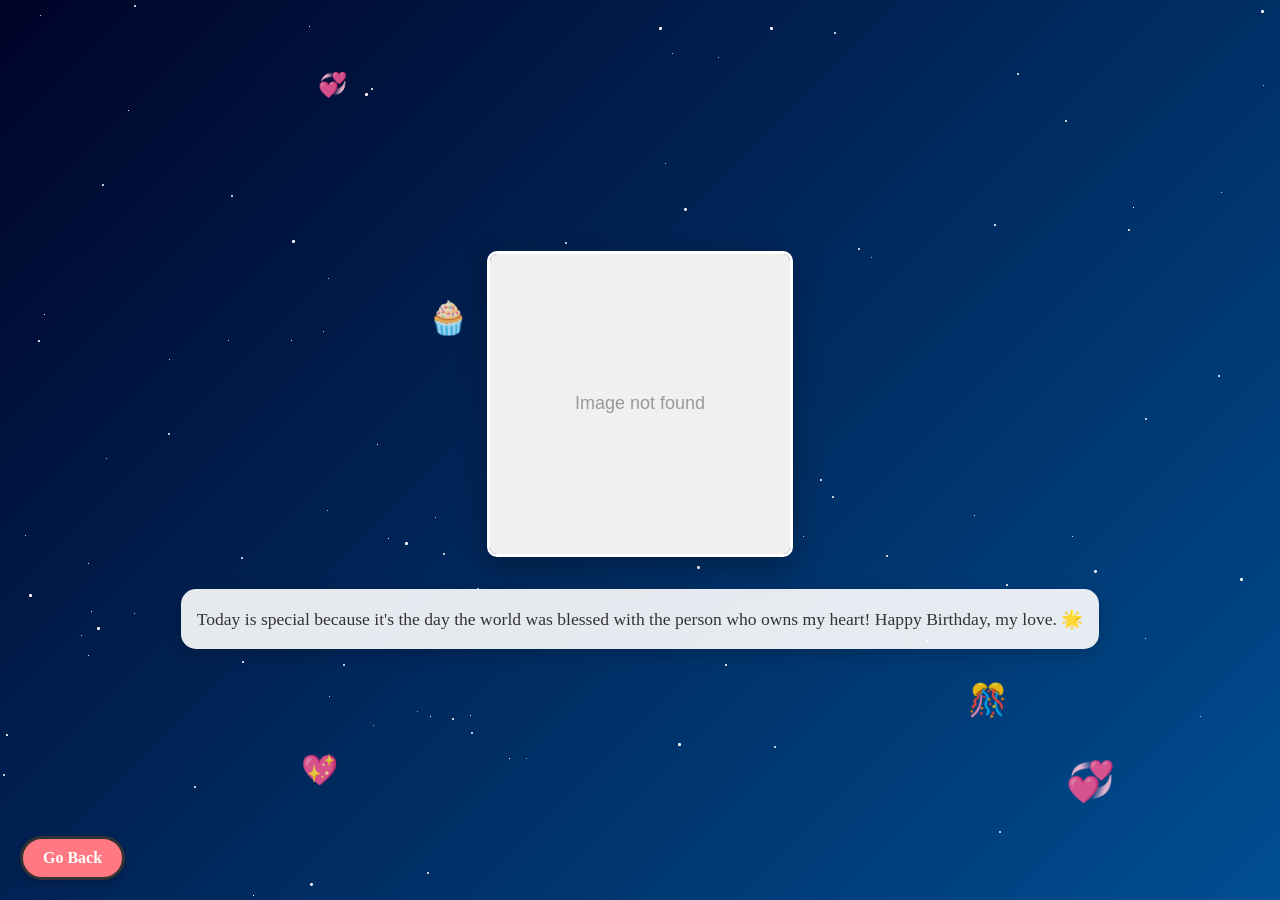
==== celebration.html @ 71fd635f "1st commit" ====
<!DOCTYPE html>
<html lang="en">
<head>
    <!-- Add viewport meta tag with additional parameters for iOS -->
    <meta charset="UTF-8">
    <meta name="viewport" content="width=device-width, initial-scale=1.0, maximum-scale=1.0, user-scalable=no, viewport-fit=cover">
    <meta name="apple-mobile-web-app-capable" content="yes">
    <meta name="apple-mobile-web-app-status-bar-style" content="black-translucent">
    <title>Birthday Celebration</title>
    <link rel="stylesheet" href="celebration.css">
    <link rel="stylesheet" href="https://cdnjs.cloudflare.com/ajax/libs/font-awesome/6.5.1/css/all.min.css">
</head>
<body>
    <div id="stars"></div>
    <div id="flowers-container"></div>
    <div id="emojis-container"></div>
    <div id="hearts-container"></div>
    
    <div id="presentationView" class="presentation-view"></div>
    
    <audio id="backgroundMusic" loop>
        <source src="birthday-music.mp3" type="audio/mp3">
        Your browser does not support the audio element.
    </audio>
    
    <div class="back-button">
        <a href="index.html" class="btn-back">Go Back</a>
    </div>

    <script src="celebration.js"></script>
</body>
</html>
---- celebration.css ----
/* iOS-specific fixes */
html,
body {
  position: fixed;
  overflow: hidden;
  width: 100%;
  height: 100%;
  overscroll-behavior: none;
  -webkit-overflow-scrolling: touch;
  touch-action: manipulation;
  -webkit-tap-highlight-color: transparent;
  -webkit-touch-callout: none;
  -webkit-user-select: none;
  user-select: none;
}

/* Improve image rendering on iOS */
img {
  -webkit-backface-visibility: hidden;
  backface-visibility: hidden;
  -webkit-transform: translateZ(0);
  transform: translateZ(0);
}

/* Improve animation performance */
.floating-emoji,
.balloon,
.flower,
.heart,
.animated-emoji,
.star {
  will-change: transform;
  -webkit-backface-visibility: hidden;
  backface-visibility: hidden;
}

@import url("https://fonts.googleapis.com/css2?family=Coiny&family=Titan+One&display=swap");
@import url("https://fonts.googleapis.com/css2?family=Nerko+One&family=Sriracha&display=swap");
@import url("https://fonts.googleapis.com/css2?family=Dancing+Script:wght@700&display=swap");
@import url("https://fonts.googleapis.com/css2?family=Pacifico&display=swap");

* {
  margin: 0;
  padding: 0;
  box-sizing: border-box;
}

:root {
  --color-pink: #feecea;
  --color-white: #fff;
  --color-black: #333;
  --color-text-pink: #ff7882;
  --color-heart: #f61f1f;
}

body {
  font-family: "Arial", sans-serif;
  overflow: hidden;
  background: linear-gradient(135deg, #000428 0%, #004e92 100%);
  color: var(--color-white);
  min-height: 100vh;
  position: relative;
}

/* Stars Background */
#stars {
  position: fixed;
  top: 0;
  left: 0;
  width: 100%;
  height: 100%;
  z-index: -1;
}

.star {
  position: absolute;
  background-color: white;
  border-radius: 50%;
  animation: twinkle 2s infinite ease-in-out;
}

@keyframes twinkle {
  0%,
  100% {
    opacity: 0.2;
  }
  50% {
    opacity: 1;
  }
}

/* Presentation View */
.presentation-view {
  position: fixed;
  top: 0;
  left: 0;
  width: 100%;
  height: 100%;
  display: flex;
  align-items: center;
  justify-content: center;
  transition: opacity 1s ease-out;
}

.slide {
  display: flex;
  flex-direction: column;
  align-items: center;
  justify-content: center;
  width: 100%;
  height: 100%;
  opacity: 0;
  animation: fadeIn 1s forwards;
}

.slide img {
  max-width: 80%;
  max-height: 60vh;
  border-radius: 10px;
  box-shadow: 0 10px 30px rgba(0, 0, 0, 0.3);
  border: 3px solid white;
  object-fit: cover;
  animation: floatImage 3s ease-in-out infinite;
}

@keyframes floatImage {
  0%,
  100% {
    transform: translateY(0);
  }
  50% {
    transform: translateY(-10px);
  }
}

.message-frame {
  background-color: rgba(255, 255, 255, 0.9);
  color: var(--color-black);
  padding: 1.5rem;
  border-radius: 15px;
  margin-top: 2rem;
  max-width: 80%;
  text-align: center;
  box-shadow: 0 5px 15px rgba(0, 0, 0, 0.2);
  font-family: "Pacifico", cursive;
  font-size: 1.3rem;
  line-height: 1.6;
  position: relative;
  overflow: hidden;
}

.message-frame::before {
  content: "";
  position: absolute;
  top: 0;
  left: -100%;
  width: 100%;
  height: 100%;
  background: linear-gradient(90deg, transparent, rgba(255, 255, 255, 0.2), transparent);
  animation: shimmer 2s infinite;
}

@keyframes shimmer {
  0% {
    left: -100%;
  }
  100% {
    left: 100%;
  }
}

.animated-text {
  opacity: 0;
  animation: fadeIn 1s 0.5s forwards;
}

.love-letter {
  font-family: "Dancing Script", cursive;
  font-size: 1.4rem;
  line-height: 1.8;
  color: #333;
  text-align: left;
}

/* Floating Elements */
.floating-emoji {
  position: fixed;
  font-size: 2rem;
  animation: float linear infinite;
  z-index: -1;
  bottom: -50px;
}

.balloon {
  position: fixed;
  width: 30px;
  height: 40px;
  border-radius: 50%;
  bottom: -50px;
  animation: float linear infinite;
  z-index: -1;
}

.balloon:before {
  content: "";
  position: absolute;
  width: 6px;
  height: 10px;
  background-color: inherit;
  bottom: -5px;
  left: 50%;
  transform: translateX(-50%);
  border-radius: 0 0 3px 3px;
}

.balloon:after {
  content: "";
  position: absolute;
  width: 1px;
  height: 30px;
  background-color: rgba(255, 255, 255, 0.5);
  bottom: -35px;
  left: 50%;
  transform: translateX(-50%);
}

/* Flower Animation */
.flower {
  position: fixed;
  z-index: -1;
  animation: floatFlower linear infinite;
  bottom: -50px;
  font-size: 2rem;
}

@keyframes floatFlower {
  0% {
    transform: translateY(0) translateX(0) rotate(0deg);
  }
  25% {
    transform: translateY(-25vh) translateX(var(--random-x, 20px)) rotate(90deg);
  }
  50% {
    transform: translateY(-50vh) translateX(calc(var(--random-x, 20px) * -1)) rotate(180deg);
  }
  75% {
    transform: translateY(-75vh) translateX(var(--random-x, 20px)) rotate(270deg);
  }
  100% {
    transform: translateY(-120vh) translateX(0) rotate(360deg);
  }
}

/* Heart Animation */
.heart {
  position: fixed;
  color: var(--color-heart);
  font-size: 1.5rem;
  z-index: -1;
  animation: floatHeart 15s linear infinite;
  bottom: -50px;
  opacity: 0.8;
  text-shadow: 0 0 5px rgba(255, 0, 0, 0.5);
}

@keyframes floatHeart {
  0% {
    transform: translateY(0) translateX(0) scale(1);
  }
  50% {
    transform: translateY(-60vh) translateX(var(--random-x, 20px)) scale(1.5);
  }
  100% {
    transform: translateY(-120vh) translateX(calc(var(--random-x, 20px) * -0.5)) scale(1);
  }
}

/* Emoji Animation */
.animated-emoji {
  position: fixed;
  font-size: 2rem;
  z-index: -1;
  animation: bounceEmoji 10s linear infinite;
  opacity: 0.9;
}

@keyframes bounceEmoji {
  0%,
  100% {
    transform: translateY(0) scale(1);
  }
  50% {
    transform: translateY(-20px) scale(1.2);
  }
}

@keyframes float {
  0% {
    transform: translateY(0) translateX(0);
  }
  100% {
    transform: translateY(-120vh) translateX(var(--random-x, 20px));
  }
}

/* Utility Classes */
.active {
  opacity: 1;
}

@keyframes fadeIn {
  from {
    opacity: 0;
    transform: translateY(20px);
  }
  to {
    opacity: 1;
    transform: translateY(0);
  }
}

/* Back Button */
.back-button {
  position: fixed;
  bottom: 20px;
  left: 20px;
  z-index: 100;
}

.btn-back {
  display: inline-block;
  padding: 10px 20px;
  background-color: var(--color-text-pink);
  color: white;
  border: 3px solid var(--color-black);
  border-radius: 50px;
  font-family: "Sriracha", cursive;
  text-decoration: none;
  font-weight: bold;
  box-shadow: 0 4px 8px rgba(0, 0, 0, 0.2);
  transition: all 0.3s ease;
}

.btn-back:hover {
  background-color: var(--color-heart);
  transform: translateY(-3px);
  box-shadow: 0 6px 12px rgba(0, 0, 0, 0.3);
}

/* Responsive Design */
@media screen and (max-width: 768px) {
  .slide img {
    max-height: 45vh;
    max-width: 90%;
  }

  .message-frame {
    font-size: 1.1rem;
    padding: 1rem;
    max-width: 90%;
  }

  .love-letter {
    font-size: 1.2rem;
  }

  .flower,
  .animated-emoji,
  .floating-emoji {
    font-size: 1.5rem;
  }
}

/* iPhone SE, 5, 5S, 5C (Small iPhones) */
@media screen and (max-width: 320px), screen and (max-height: 568px) {
  .slide img {
    max-height: 35vh;
    max-width: 95%;
    border-width: 2px;
  }

  .message-frame {
    font-size: 0.9rem;
    padding: 0.7rem;
    margin-top: 1rem;
    max-width: 95%;
  }

  .love-letter {
    font-size: 0.9rem;
    line-height: 1.5;
  }

  .btn-back {
    padding: 8px 15px;
    font-size: 0.9rem;
  }
}

/* iPhone 6, 7, 8, X, XS, 11 Pro, 12 mini (Medium iPhones) */
@media screen and (min-width: 321px) and (max-width: 375px), screen and (min-height: 569px) and (max-height: 812px) {
  .slide img {
    max-height: 40vh;
    max-width: 92%;
  }

  .message-frame {
    font-size: 1rem;
    padding: 0.8rem;
    margin-top: 1.5rem;
    max-width: 92%;
  }

  .love-letter {
    font-size: 1rem;
    line-height: 1.6;
  }
}

/* iPhone 6+, 7+, 8+, XR, XS Max, 11, 11 Pro Max (Larger iPhones) */
@media screen and (min-width: 376px) and (max-width: 428px), screen and (min-height: 813px) and (max-height: 926px) {
  .slide img {
    max-height: 42vh;
    max-width: 90%;
  }

  .message-frame {
    font-size: 1.1rem;
    padding: 1rem;
    max-width: 90%;
  }
}

/* iPhone 12, 12 Pro, 13, 13 Pro, 14, 14 Pro (Newer iPhones) */
@media screen and (min-width: 429px) and (max-width: 430px), screen and (min-height: 927px) and (max-height: 932px) {
  .slide img {
    max-height: 45vh;
  }
}

/* iPhone 12 Pro Max, 13 Pro Max, 14 Plus, 14 Pro Max (Largest iPhones) */
@media screen and (min-width: 431px) and (max-width: 480px), screen and (min-height: 933px) and (max-height: 980px) {
  .slide img {
    max-height: 48vh;
  }
}

/* Landscape orientation for all iPhones */
@media screen and (max-height: 480px) and (orientation: landscape) {
  .slide {
    flex-direction: row;
    justify-content: space-around;
    align-items: center;
    padding: 0 1rem;
  }

  .slide img {
    max-height: 70vh;
    max-width: 45%;
  }

  .message-frame {
    margin-top: 0;
    margin-left: 1rem;
    max-width: 45%;
  }

  .back-button {
    bottom: 10px;
    left: 10px;
  }

  .btn-back {
    padding: 5px 10px;
    font-size: 0.8rem;
  }
}

/* Fix for notched iPhones */
@supports (padding: max(0px)) {
  .presentation-view {
    padding-left: max(1rem, env(safe-area-inset-left));
    padding-right: max(1rem, env(safe-area-inset-right));
    padding-top: max(1rem, env(safe-area-inset-top));
    padding-bottom: max(1rem, env(safe-area-inset-bottom));
  }

  .back-button {
    bottom: max(20px, env(safe-area-inset-bottom));
    left: max(20px, env(safe-area-inset-left));
  }
}
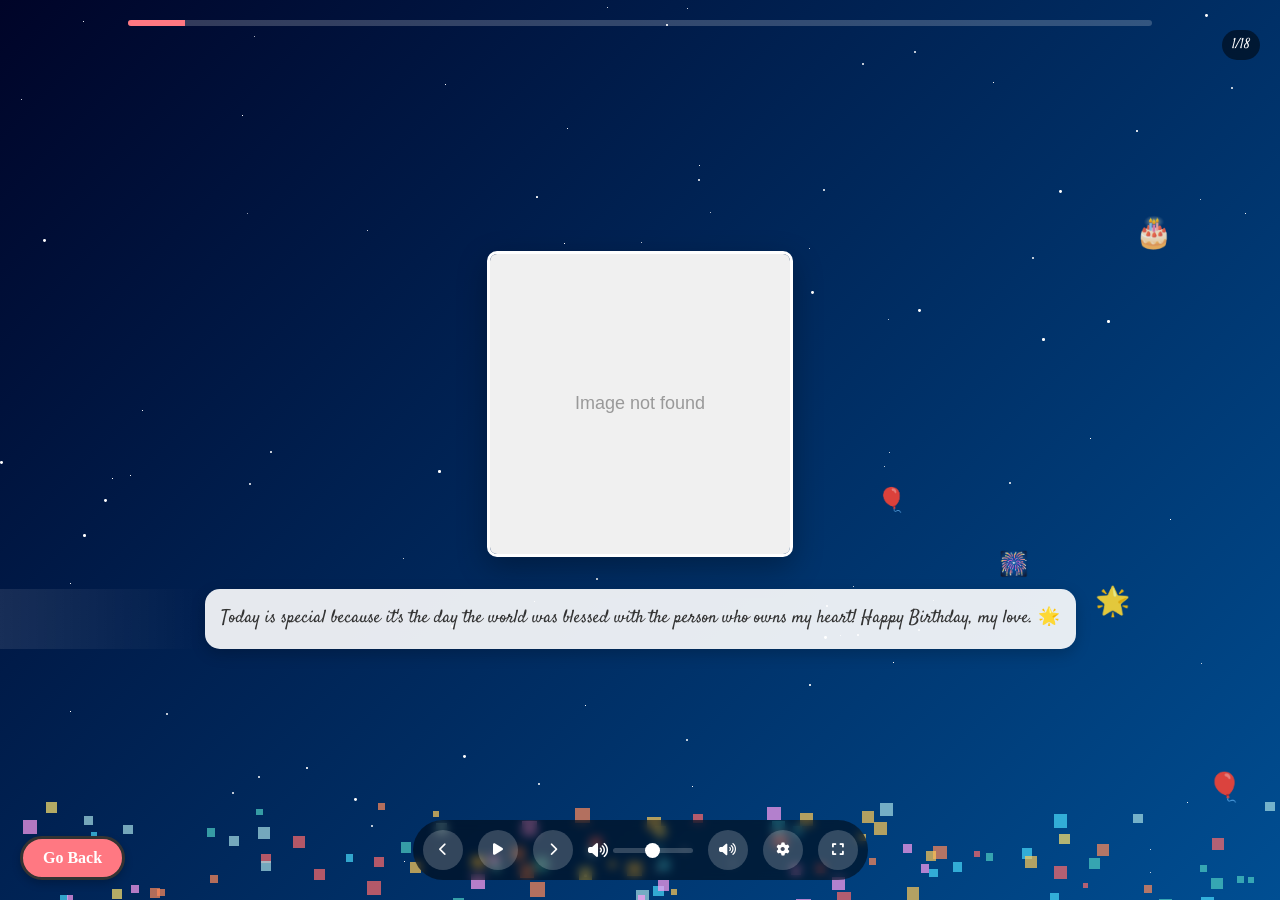
==== commit c67d84a2: "2nd one" ====
--- a/celebration.html
+++ b/celebration.html
@@ -9,17 +9,75 @@
     <title>Birthday Celebration</title>
     <link rel="stylesheet" href="celebration.css">
     <link rel="stylesheet" href="https://cdnjs.cloudflare.com/ajax/libs/font-awesome/6.5.1/css/all.min.css">
+    <!-- Add this meta tag in the head section to help with audio autoplay -->
+    <meta name="apple-mobile-web-app-capable" content="yes">
 </head>
 <body>
     <div id="stars"></div>
     <div id="flowers-container"></div>
     <div id="emojis-container"></div>
     <div id="hearts-container"></div>
+    <div id="confetti-container"></div>
     
     <div id="presentationView" class="presentation-view"></div>
     
-    <audio id="backgroundMusic" loop>
+    <div class="progress-container">
+        <div id="progressFill" class="progress-fill"></div>
+    </div>
+    
+    <div class="slide-counter" id="slideCounter">1/18</div>
+    
+    <div class="controls">
+        <button id="prevBtn" class="control-btn" title="Previous Slide">
+            <i class="fas fa-chevron-left"></i>
+        </button>
+        <button id="autoplayBtn" class="control-btn" title="Autoplay">
+            <i class="fas fa-play"></i>
+        </button>
+        <button id="nextBtn" class="control-btn" title="Next Slide">
+            <i class="fas fa-chevron-right"></i>
+        </button>
+        <div class="volume-container">
+            <i id="volumeIcon" class="fas fa-volume-up"></i>
+            <input type="range" id="volumeControl" class="volume-slider" min="0" max="100" value="50">
+        </div>
+        <button id="speakBtn" class="control-btn" title="Read Aloud">
+            <i class="fas fa-volume-up"></i>
+        </button>
+        <button id="settingsBtn" class="control-btn" title="Settings">
+            <i class="fas fa-cog"></i>
+        </button>
+        <button id="fullscreenBtn" class="control-btn" title="Fullscreen">
+            <i class="fas fa-expand"></i>
+        </button>
+        <button id="shareBtn" class="control-btn" title="Share">
+            <i class="fas fa-share-alt"></i>
+        </button>
+    </div>
+    
+    <div id="settingsPanel" class="settings-panel">
+        <label for="themeSelector">Theme:</label>
+        <select id="themeSelector">
+            <option value="default">Default</option>
+            <option value="romantic">Romantic</option>
+            <option value="elegant">Elegant</option>
+            <option value="playful">Playful</option>
+            <option value="dreamy">Dreamy</option>
+        </select>
+        
+        <label for="musicSelector">Music:</label>
+        <select id="musicSelector">
+            <option value="birthday-music.mp3">Happy Birthday</option>
+            <option value="romantic-music.mp3">Romantic</option>
+            <option value="piano-music.mp3">Piano</option>
+            <option value="upbeat-music.mp3">Upbeat</option>
+        </select>
+    </div>
+    
+    <!-- Update the audio element to include more sources and autoplay attribute -->
+    <audio id="backgroundMusic" loop autoplay preload="auto">
         <source src="birthday-music.mp3" type="audio/mp3">
+        <source src="birthday-music.ogg" type="audio/ogg">
         Your browser does not support the audio element.
     </audio>
     
--- a/celebration.css
+++ b/celebration.css
@@ -1,3 +1,12 @@
+/* Import new fonts */
+@import url("https://fonts.googleapis.com/css2?family=Pacifico&display=swap");
+@import url("https://fonts.googleapis.com/css2?family=Dancing+Script:wght@400;700&display=swap");
+@import url("https://fonts.googleapis.com/css2?family=Satisfy&display=swap");
+@import url("https://fonts.googleapis.com/css2?family=Kalam:wght@400;700&display=swap");
+@import url("https://fonts.googleapis.com/css2?family=Lobster&display=swap");
+@import url("https://fonts.googleapis.com/css2?family=Great+Vibes&display=swap");
+@import url("https://fonts.googleapis.com/css2?family=Sacramento&display=swap");
+
 /* iOS-specific fixes */
 html,
 body {
@@ -36,8 +45,6 @@
 
 @import url("https://fonts.googleapis.com/css2?family=Coiny&family=Titan+One&display=swap");
 @import url("https://fonts.googleapis.com/css2?family=Nerko+One&family=Sriracha&display=swap");
-@import url("https://fonts.googleapis.com/css2?family=Dancing+Script:wght@700&display=swap");
-@import url("https://fonts.googleapis.com/css2?family=Pacifico&display=swap");
 
 * {
   margin: 0;
@@ -51,13 +58,62 @@
   --color-black: #333;
   --color-text-pink: #ff7882;
   --color-heart: #f61f1f;
+  --primary-font: "Satisfy", cursive;
+  --secondary-font: "Dancing Script", cursive;
+  --title-font: "Kalam", cursive;
+  --fancy-font: "Great Vibes", cursive;
+  --playful-font: "Lobster", cursive;
+  --elegant-font: "Sacramento", cursive;
+
+  /* Theme colors */
+  --theme-bg: linear-gradient(135deg, #000428 0%, #004e92 100%);
+  --theme-text: #ffffff;
+  --theme-accent: #ff7882;
+  --theme-secondary: #4ecdc4;
+}
+
+/* Theme variations */
+body.romantic {
+  --theme-bg: linear-gradient(135deg, #5f2c82 0%, #49a09d 100%);
+  --theme-text: #ffffff;
+  --theme-accent: #ff9ff3;
+  --theme-secondary: #feca57;
+  --primary-font: "Great Vibes", cursive;
+  --secondary-font: "Dancing Script", cursive;
+}
+
+body.elegant {
+  --theme-bg: linear-gradient(135deg, #000000 0%, #434343 100%);
+  --theme-text: #ffffff;
+  --theme-accent: #dfe6e9;
+  --theme-secondary: #fab1a0;
+  --primary-font: "Sacramento", cursive;
+  --secondary-font: "Satisfy", cursive;
+}
+
+body.playful {
+  --theme-bg: linear-gradient(135deg, #00b09b 0%, #96c93d 100%);
+  --theme-text: #ffffff;
+  --theme-accent: #fdcb6e;
+  --theme-secondary: #e17055;
+  --primary-font: "Lobster", cursive;
+  --secondary-font: "Kalam", cursive;
+}
+
+body.dreamy {
+  --theme-bg: linear-gradient(135deg, #a18cd1 0%, #fbc2eb 100%);
+  --theme-text: #ffffff;
+  --theme-accent: #6c5ce7;
+  --theme-secondary: #fd79a8;
+  --primary-font: "Pacifico", cursive;
+  --secondary-font: "Satisfy", cursive;
 }
 
 body {
-  font-family: "Arial", sans-serif;
+  font-family: var(--primary-font);
   overflow: hidden;
-  background: linear-gradient(135deg, #000428 0%, #004e92 100%);
-  color: var(--color-white);
+  background: var(--theme-bg);
+  color: var(--theme-text);
   min-height: 100vh;
   position: relative;
 }
@@ -121,6 +177,13 @@
   border: 3px solid white;
   object-fit: cover;
   animation: floatImage 3s ease-in-out infinite;
+  transition: transform 0.3s ease;
+}
+
+.slide img.zoomed {
+  transform: scale(1.5);
+  z-index: 10;
+  position: relative;
 }
 
 @keyframes floatImage {
@@ -142,11 +205,99 @@
   max-width: 80%;
   text-align: center;
   box-shadow: 0 5px 15px rgba(0, 0, 0, 0.2);
-  font-family: "Pacifico", cursive;
+  font-family: var(--primary-font);
   font-size: 1.3rem;
   line-height: 1.6;
   position: relative;
   overflow: hidden;
+}
+
+/* New animated text styles */
+.message-frame {
+  overflow: visible;
+}
+
+.message-frame .animated-word {
+  display: inline-block;
+  animation: textPop 0.5s ease-in-out;
+  animation-fill-mode: both;
+  transform-origin: center bottom;
+}
+
+.message-frame .emoji {
+  display: inline-block;
+  animation: emojiWiggle 2s infinite;
+}
+
+@keyframes textPop {
+  0% {
+    transform: scale(0.8) translateY(10px);
+    opacity: 0;
+  }
+  70% {
+    transform: scale(1.2) translateY(-5px);
+  }
+  100% {
+    transform: scale(1) translateY(0);
+    opacity: 1;
+  }
+}
+
+@keyframes emojiWiggle {
+  0%,
+  100% {
+    transform: rotate(0deg) scale(1);
+  }
+  25% {
+    transform: rotate(15deg) scale(1.2);
+  }
+  75% {
+    transform: rotate(-15deg) scale(1.2);
+  }
+}
+
+.message-frame .highlight {
+  color: var(--theme-accent);
+  font-weight: bold;
+  display: inline-block;
+  animation: colorChange 4s infinite alternate;
+}
+
+@keyframes colorChange {
+  0% {
+    color: var(--theme-accent);
+  }
+  33% {
+    color: var(--theme-secondary);
+  }
+  66% {
+    color: var(--color-heart);
+  }
+  100% {
+    color: var(--theme-accent);
+  }
+}
+
+.message-frame .heart-text {
+  color: var(--color-heart);
+  display: inline-block;
+  animation: heartBeat 1.5s infinite;
+}
+
+@keyframes heartBeat {
+  0%,
+  100% {
+    transform: scale(1);
+  }
+  15% {
+    transform: scale(1.3);
+  }
+  30% {
+    transform: scale(1);
+  }
+  45% {
+    transform: scale(1.3);
+  }
 }
 
 .message-frame::before {
@@ -175,11 +326,84 @@
 }
 
 .love-letter {
-  font-family: "Dancing Script", cursive;
+  font-family: var(--secondary-font);
   font-size: 1.4rem;
   line-height: 1.8;
   color: #333;
   text-align: left;
+}
+
+.love-letter .letter-title {
+  font-family: var(--title-font);
+  font-size: 1.8rem;
+  font-weight: bold;
+  margin-bottom: 1rem;
+  color: var(--theme-accent);
+  text-align: center;
+  animation: letterTitleAnimation 3s infinite alternate;
+}
+
+@keyframes letterTitleAnimation {
+  0% {
+    text-shadow: 0 0 5px rgba(255, 64, 129, 0.5);
+  }
+  100% {
+    text-shadow: 0 0 15px rgba(255, 64, 129, 0.8), 0 0 30px rgba(255, 64, 129, 0.4);
+  }
+}
+
+.love-letter .letter-paragraph {
+  margin-bottom: 1rem;
+  animation: fadeInUp 1s ease-out;
+  animation-fill-mode: both;
+}
+
+.love-letter .letter-paragraph:nth-child(2) {
+  animation-delay: 0.2s;
+}
+
+.love-letter .letter-paragraph:nth-child(3) {
+  animation-delay: 0.4s;
+}
+
+.love-letter .letter-paragraph:nth-child(4) {
+  animation-delay: 0.6s;
+}
+
+.love-letter .letter-paragraph:nth-child(5) {
+  animation-delay: 0.8s;
+}
+
+@keyframes fadeInUp {
+  from {
+    opacity: 0;
+    transform: translateY(20px);
+  }
+  to {
+    opacity: 1;
+    transform: translateY(0);
+  }
+}
+
+.love-letter .letter-signature {
+  font-family: var(--fancy-font);
+  font-size: 1.6rem;
+  font-weight: bold;
+  margin-top: 1.5rem;
+  text-align: right;
+  color: #333;
+  animation: signatureAnimation 2s ease-out;
+}
+
+@keyframes signatureAnimation {
+  0% {
+    opacity: 0;
+    transform: translateX(50px) rotate(-5deg);
+  }
+  100% {
+    opacity: 1;
+    transform: translateX(0) rotate(0deg);
+  }
 }
 
 /* Floating Elements */
@@ -303,6 +527,169 @@
   }
 }
 
+/* Confetti Animation */
+#confetti-container {
+  position: fixed;
+  top: 0;
+  left: 0;
+  width: 100%;
+  height: 100%;
+  pointer-events: none;
+  z-index: 1;
+}
+
+.confetti {
+  position: absolute;
+  width: 10px;
+  height: 10px;
+  background-color: #ff6b6b;
+  opacity: 0.7;
+  animation: confetti-fall 3s linear forwards;
+}
+
+@keyframes confetti-fall {
+  0% {
+    transform: translateY(0) rotate(0deg);
+  }
+  100% {
+    transform: translateY(100vh) rotate(720deg);
+  }
+}
+
+/* Controls */
+.controls {
+  position: fixed;
+  bottom: 20px;
+  left: 0;
+  right: 0;
+  display: flex;
+  justify-content: center;
+  align-items: center;
+  gap: 15px;
+  z-index: 100;
+  padding: 10px;
+  background-color: rgba(0, 0, 0, 0.5);
+  border-radius: 50px;
+  width: fit-content;
+  margin: 0 auto;
+  backdrop-filter: blur(5px);
+  -webkit-backdrop-filter: blur(5px);
+}
+
+.control-btn {
+  background-color: rgba(255, 255, 255, 0.2);
+  border: none;
+  color: white;
+  width: 40px;
+  height: 40px;
+  border-radius: 50%;
+  display: flex;
+  align-items: center;
+  justify-content: center;
+  cursor: pointer;
+  transition: all 0.3s ease;
+}
+
+.control-btn:hover {
+  background-color: rgba(255, 255, 255, 0.4);
+  transform: scale(1.1);
+}
+
+.control-btn.active {
+  background-color: var(--theme-accent);
+}
+
+.progress-container {
+  position: fixed;
+  top: 20px;
+  left: 0;
+  right: 0;
+  width: 80%;
+  height: 6px;
+  background-color: rgba(255, 255, 255, 0.2);
+  border-radius: 3px;
+  margin: 0 auto;
+  z-index: 100;
+  overflow: hidden;
+}
+
+.progress-fill {
+  height: 100%;
+  background-color: var(--theme-accent);
+  width: 0%;
+  transition: width 0.3s ease;
+}
+
+.slide-counter {
+  position: fixed;
+  top: 30px;
+  right: 20px;
+  background-color: rgba(0, 0, 0, 0.5);
+  color: white;
+  padding: 5px 10px;
+  border-radius: 15px;
+  font-size: 0.9rem;
+  z-index: 100;
+}
+
+.volume-container {
+  display: flex;
+  align-items: center;
+  gap: 5px;
+}
+
+.volume-slider {
+  width: 80px;
+  height: 5px;
+  -webkit-appearance: none;
+  background: rgba(255, 255, 255, 0.2);
+  border-radius: 5px;
+  outline: none;
+}
+
+.volume-slider::-webkit-slider-thumb {
+  -webkit-appearance: none;
+  width: 15px;
+  height: 15px;
+  border-radius: 50%;
+  background: white;
+  cursor: pointer;
+}
+
+.settings-panel {
+  position: fixed;
+  top: 20px;
+  left: 20px;
+  background-color: rgba(0, 0, 0, 0.7);
+  border-radius: 10px;
+  padding: 15px;
+  z-index: 100;
+  display: none;
+  backdrop-filter: blur(5px);
+  -webkit-backdrop-filter: blur(5px);
+}
+
+.settings-panel.active {
+  display: block;
+}
+
+.settings-panel select {
+  background-color: rgba(255, 255, 255, 0.2);
+  color: white;
+  border: none;
+  padding: 5px 10px;
+  border-radius: 5px;
+  margin-bottom: 10px;
+  width: 100%;
+}
+
+.settings-panel label {
+  color: white;
+  display: block;
+  margin-bottom: 5px;
+  font-size: 0.9rem;
+}
+
 /* Utility Classes */
 .active {
   opacity: 1;
@@ -330,7 +717,7 @@
 .btn-back {
   display: inline-block;
   padding: 10px 20px;
-  background-color: var(--color-text-pink);
+  background-color: var(--theme-accent);
   color: white;
   border: 3px solid var(--color-black);
   border-radius: 50px;
@@ -369,6 +756,20 @@
   .floating-emoji {
     font-size: 1.5rem;
   }
+
+  .controls {
+    gap: 10px;
+  }
+
+  .control-btn {
+    width: 35px;
+    height: 35px;
+    font-size: 0.9rem;
+  }
+
+  .volume-slider {
+    width: 60px;
+  }
 }
 
 /* iPhone SE, 5, 5S, 5C (Small iPhones) */
@@ -394,6 +795,21 @@
   .btn-back {
     padding: 8px 15px;
     font-size: 0.9rem;
+  }
+
+  .controls {
+    gap: 5px;
+    padding: 5px;
+  }
+
+  .control-btn {
+    width: 30px;
+    height: 30px;
+    font-size: 0.8rem;
+  }
+
+  .volume-slider {
+    width: 40px;
   }
 }
 
@@ -474,6 +890,10 @@
     padding: 5px 10px;
     font-size: 0.8rem;
   }
+
+  .controls {
+    bottom: 10px;
+  }
 }
 
 /* Fix for notched iPhones */
@@ -489,4 +909,12 @@
     bottom: max(20px, env(safe-area-inset-bottom));
     left: max(20px, env(safe-area-inset-left));
   }
-}
+
+  .controls {
+    bottom: max(20px, env(safe-area-inset-bottom));
+  }
+
+  .progress-container {
+    top: max(20px, env(safe-area-inset-top));
+  }
+}
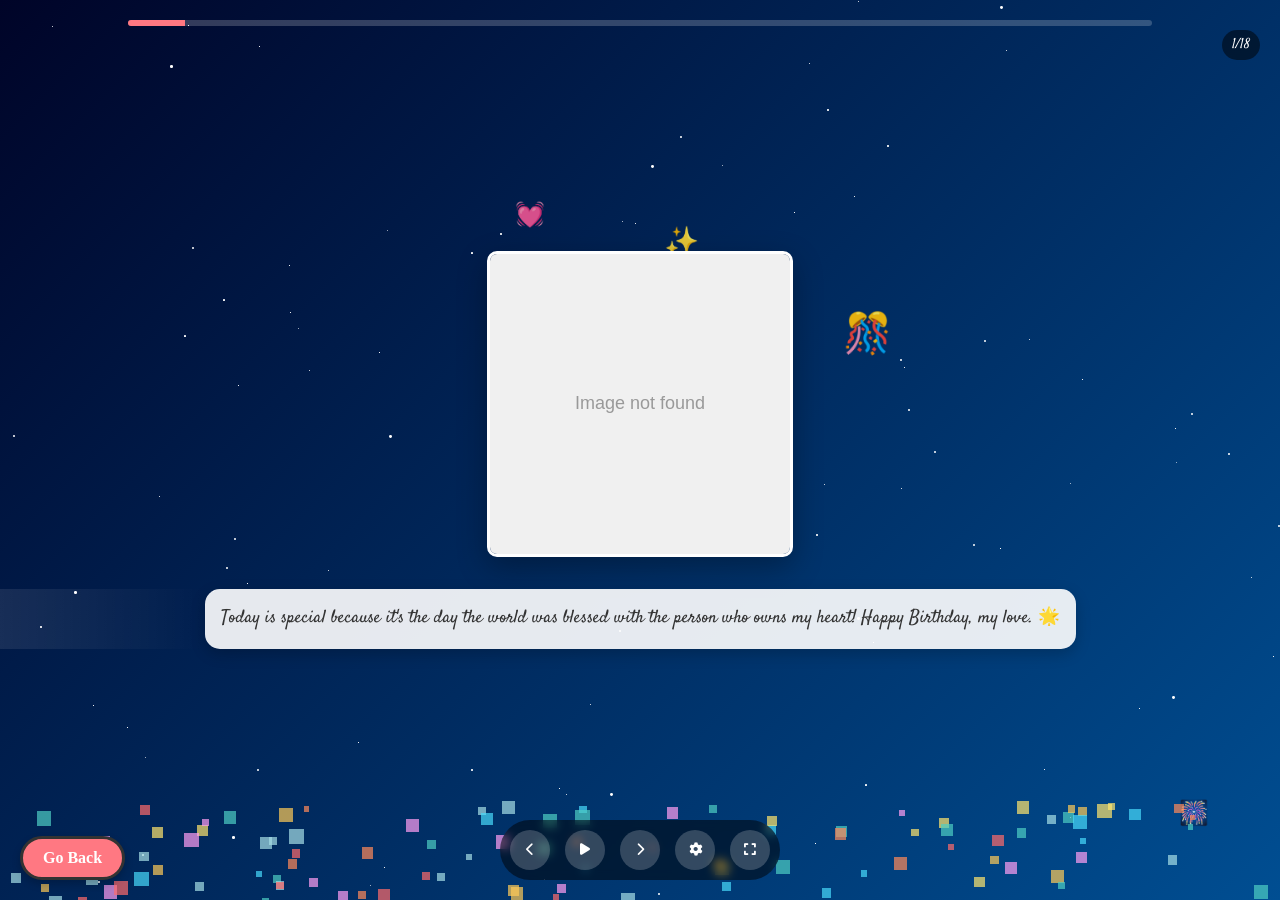
==== commit eeded2aa: "complete maybe" ====
--- a/celebration.html
+++ b/celebration.html
@@ -37,13 +37,6 @@
         <button id="nextBtn" class="control-btn" title="Next Slide">
             <i class="fas fa-chevron-right"></i>
         </button>
-        <div class="volume-container">
-            <i id="volumeIcon" class="fas fa-volume-up"></i>
-            <input type="range" id="volumeControl" class="volume-slider" min="0" max="100" value="50">
-        </div>
-        <button id="speakBtn" class="control-btn" title="Read Aloud">
-            <i class="fas fa-volume-up"></i>
-        </button>
         <button id="settingsBtn" class="control-btn" title="Settings">
             <i class="fas fa-cog"></i>
         </button>
@@ -64,14 +57,6 @@
             <option value="playful">Playful</option>
             <option value="dreamy">Dreamy</option>
         </select>
-        
-        <label for="musicSelector">Music:</label>
-        <select id="musicSelector">
-            <option value="birthday-music.mp3">Happy Birthday</option>
-            <option value="romantic-music.mp3">Romantic</option>
-            <option value="piano-music.mp3">Piano</option>
-            <option value="upbeat-music.mp3">Upbeat</option>
-        </select>
     </div>
     
     <!-- Update the audio element to include more sources and autoplay attribute -->
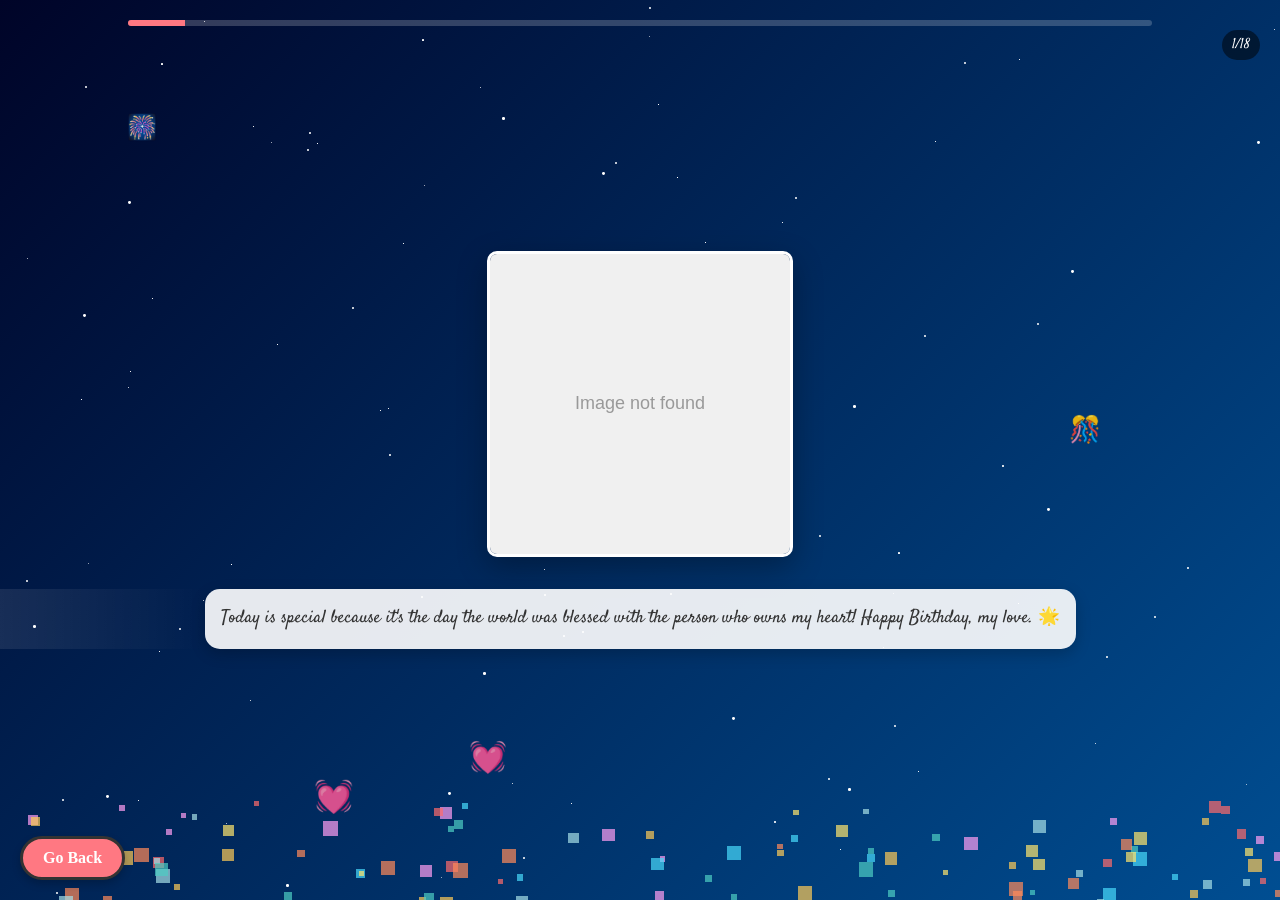
==== commit d1903941: "many times" ====
--- a/celebration.html
+++ b/celebration.html
@@ -27,39 +27,7 @@
     
     <div class="slide-counter" id="slideCounter">1/18</div>
     
-    <div class="controls">
-        <button id="prevBtn" class="control-btn" title="Previous Slide">
-            <i class="fas fa-chevron-left"></i>
-        </button>
-        <button id="autoplayBtn" class="control-btn" title="Autoplay">
-            <i class="fas fa-play"></i>
-        </button>
-        <button id="nextBtn" class="control-btn" title="Next Slide">
-            <i class="fas fa-chevron-right"></i>
-        </button>
-        <button id="settingsBtn" class="control-btn" title="Settings">
-            <i class="fas fa-cog"></i>
-        </button>
-        <button id="fullscreenBtn" class="control-btn" title="Fullscreen">
-            <i class="fas fa-expand"></i>
-        </button>
-        <button id="shareBtn" class="control-btn" title="Share">
-            <i class="fas fa-share-alt"></i>
-        </button>
-    </div>
-    
-    <div id="settingsPanel" class="settings-panel">
-        <label for="themeSelector">Theme:</label>
-        <select id="themeSelector">
-            <option value="default">Default</option>
-            <option value="romantic">Romantic</option>
-            <option value="elegant">Elegant</option>
-            <option value="playful">Playful</option>
-            <option value="dreamy">Dreamy</option>
-        </select>
-    </div>
-    
-    <!-- Update the audio element to include more sources and autoplay attribute -->
+    <!-- Audio element for background music -->
     <audio id="backgroundMusic" loop autoplay preload="auto">
         <source src="birthday-music.mp3" type="audio/mp3">
         <source src="birthday-music.ogg" type="audio/ogg">
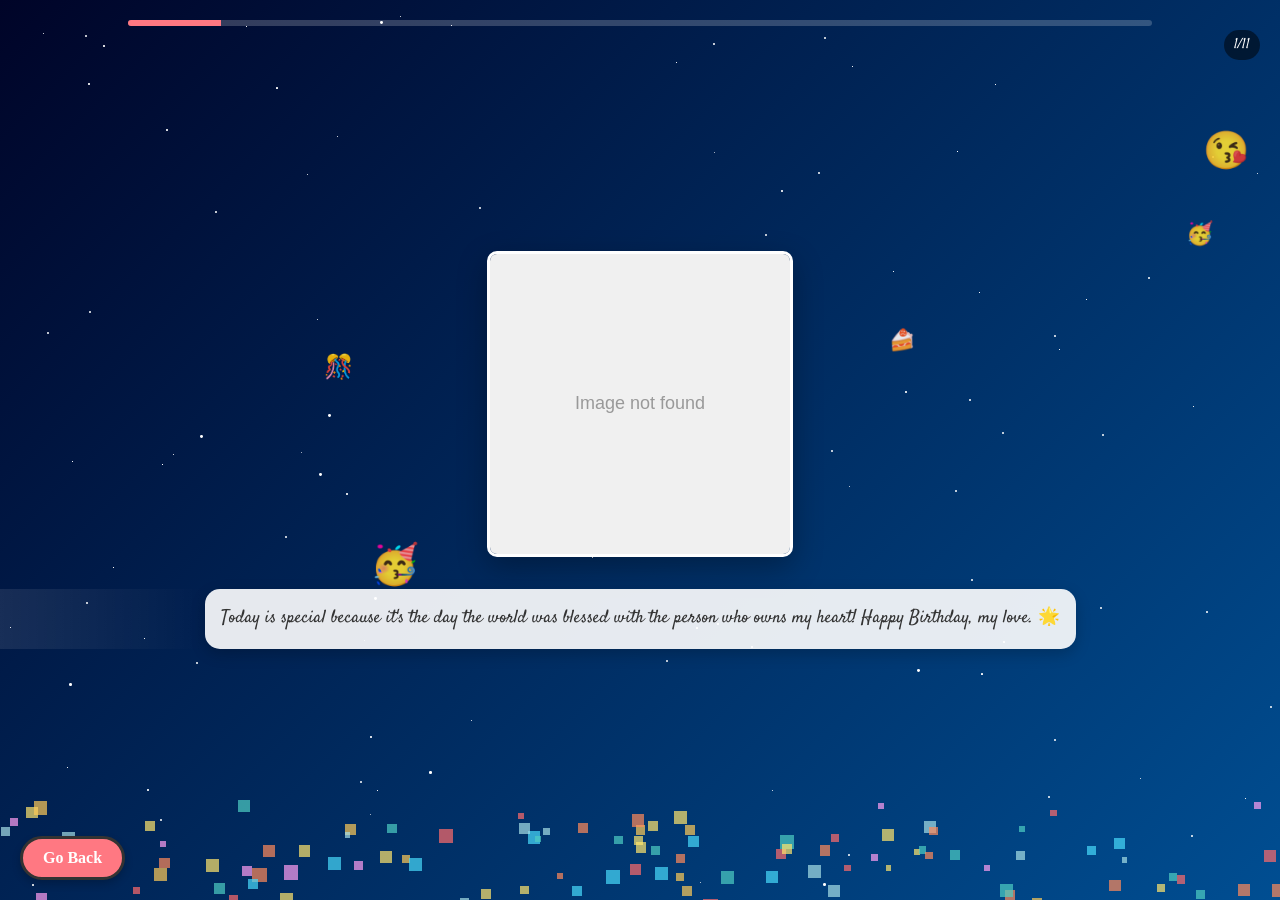
==== commit 30a73041: "new commit" ====
--- a/celebration.html
+++ b/celebration.html
@@ -29,7 +29,7 @@
     
     <!-- Audio element for background music -->
     <audio id="backgroundMusic" loop autoplay preload="auto">
-        <source src="birthday-music.mp3" type="audio/mp3">
+        <source src="h.mp3" type="audio/mp3">
         <source src="birthday-music.ogg" type="audio/ogg">
         Your browser does not support the audio element.
     </audio>
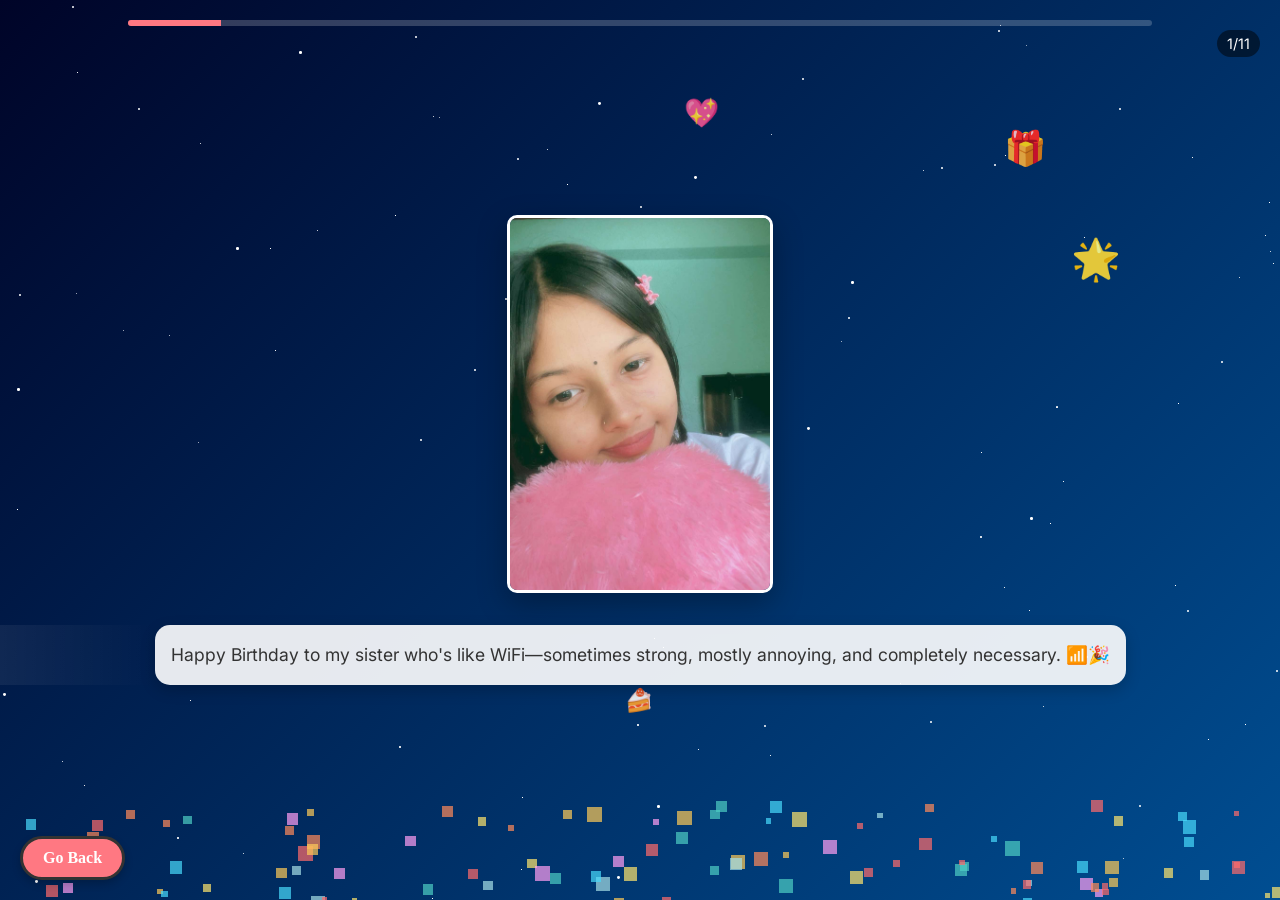
==== commit 490010f1: "final" ====
--- a/celebration.html
+++ b/celebration.html
@@ -27,10 +27,10 @@
     
     <div class="slide-counter" id="slideCounter">1/18</div>
     
-    <!-- Audio element for background music -->
+    <!-- Different Celebration Music for Celebration Page -->
     <audio id="backgroundMusic" loop autoplay preload="auto">
-        <source src="h.mp3" type="audio/mp3">
-        <source src="birthday-music.ogg" type="audio/ogg">
+        <source src="O.mp3" type="audio/mp3">
+        <source src="O.ogg" type="audio/ogg">
         Your browser does not support the audio element.
     </audio>
     
--- a/celebration.css
+++ b/celebration.css
@@ -1,11 +1,11 @@
-/* Import new fonts */
-@import url("https://fonts.googleapis.com/css2?family=Pacifico&display=swap");
+/* Keep the fancy font imports for the love letter */
 @import url("https://fonts.googleapis.com/css2?family=Dancing+Script:wght@400;700&display=swap");
-@import url("https://fonts.googleapis.com/css2?family=Satisfy&display=swap");
-@import url("https://fonts.googleapis.com/css2?family=Kalam:wght@400;700&display=swap");
-@import url("https://fonts.googleapis.com/css2?family=Lobster&display=swap");
 @import url("https://fonts.googleapis.com/css2?family=Great+Vibes&display=swap");
 @import url("https://fonts.googleapis.com/css2?family=Sacramento&display=swap");
+
+/* Import simple, readable fonts for regular content */
+@import url("https://fonts.googleapis.com/css2?family=Inter:wght@400;500;600;700&display=swap");
+@import url("https://fonts.googleapis.com/css2?family=Roboto:wght@400;500;700&display=swap");
 
 /* iOS-specific fixes */
 html,
@@ -58,12 +58,12 @@
   --color-black: #333;
   --color-text-pink: #ff7882;
   --color-heart: #f61f1f;
-  --primary-font: "Satisfy", cursive;
-  --secondary-font: "Dancing Script", cursive;
-  --title-font: "Kalam", cursive;
+  --primary-font: "Inter", "Arial", sans-serif;
+  --secondary-font: "Roboto", "Helvetica", sans-serif;
+  --title-font: "Inter", "Arial", sans-serif;
   --fancy-font: "Great Vibes", cursive;
-  --playful-font: "Lobster", cursive;
-  --elegant-font: "Sacramento", cursive;
+  --playful-font: "Inter", "Arial", sans-serif;
+  --elegant-font: "Roboto", "Helvetica", sans-serif;
 
   /* Theme colors */
   --theme-bg: linear-gradient(135deg, #000428 0%, #004e92 100%);
@@ -78,8 +78,8 @@
   --theme-text: #ffffff;
   --theme-accent: #ff9ff3;
   --theme-secondary: #feca57;
-  --primary-font: "Great Vibes", cursive;
-  --secondary-font: "Dancing Script", cursive;
+  --primary-font: "Roboto", "Helvetica", sans-serif;
+  --secondary-font: "Inter", "Arial", sans-serif;
 }
 
 body.elegant {
@@ -87,8 +87,8 @@
   --theme-text: #ffffff;
   --theme-accent: #dfe6e9;
   --theme-secondary: #fab1a0;
-  --primary-font: "Sacramento", cursive;
-  --secondary-font: "Satisfy", cursive;
+  --primary-font: "Inter", "Arial", sans-serif;
+  --secondary-font: "Roboto", "Helvetica", sans-serif;
 }
 
 body.playful {
@@ -96,8 +96,8 @@
   --theme-text: #ffffff;
   --theme-accent: #fdcb6e;
   --theme-secondary: #e17055;
-  --primary-font: "Lobster", cursive;
-  --secondary-font: "Kalam", cursive;
+  --primary-font: "Inter", "Arial", sans-serif;
+  --secondary-font: "Roboto", "Helvetica", sans-serif;
 }
 
 body.dreamy {
@@ -105,12 +105,12 @@
   --theme-text: #ffffff;
   --theme-accent: #6c5ce7;
   --theme-secondary: #fd79a8;
-  --primary-font: "Pacifico", cursive;
-  --secondary-font: "Satisfy", cursive;
+  --primary-font: "Roboto", "Helvetica", sans-serif;
+  --secondary-font: "Inter", "Arial", sans-serif;
 }
 
 body {
-  font-family: var(--primary-font);
+  font-family: "Inter", "Arial", sans-serif;
   overflow: hidden;
   background: var(--theme-bg);
   color: var(--theme-text);
@@ -325,8 +325,9 @@
   animation: fadeIn 1s 0.5s forwards;
 }
 
+/* Love Letter - Keep fancy fonts for the last page */
 .love-letter {
-  font-family: var(--secondary-font);
+  font-family: "Dancing Script", cursive;
   font-size: 1.4rem;
   line-height: 1.8;
   color: #333;
@@ -334,8 +335,8 @@
 }
 
 .love-letter .letter-title {
-  font-family: var(--title-font);
-  font-size: 1.8rem;
+  font-family: "Great Vibes", cursive;
+  font-size: 2.2rem;
   font-weight: bold;
   margin-bottom: 1rem;
   color: var(--theme-accent);
@@ -356,6 +357,7 @@
   margin-bottom: 1rem;
   animation: fadeInUp 1s ease-out;
   animation-fill-mode: both;
+  font-family: "Dancing Script", cursive;
 }
 
 .love-letter .letter-paragraph:nth-child(2) {
@@ -386,8 +388,8 @@
 }
 
 .love-letter .letter-signature {
-  font-family: var(--fancy-font);
-  font-size: 1.6rem;
+  font-family: "Sacramento", cursive;
+  font-size: 1.8rem;
   font-weight: bold;
   margin-top: 1.5rem;
   text-align: right;
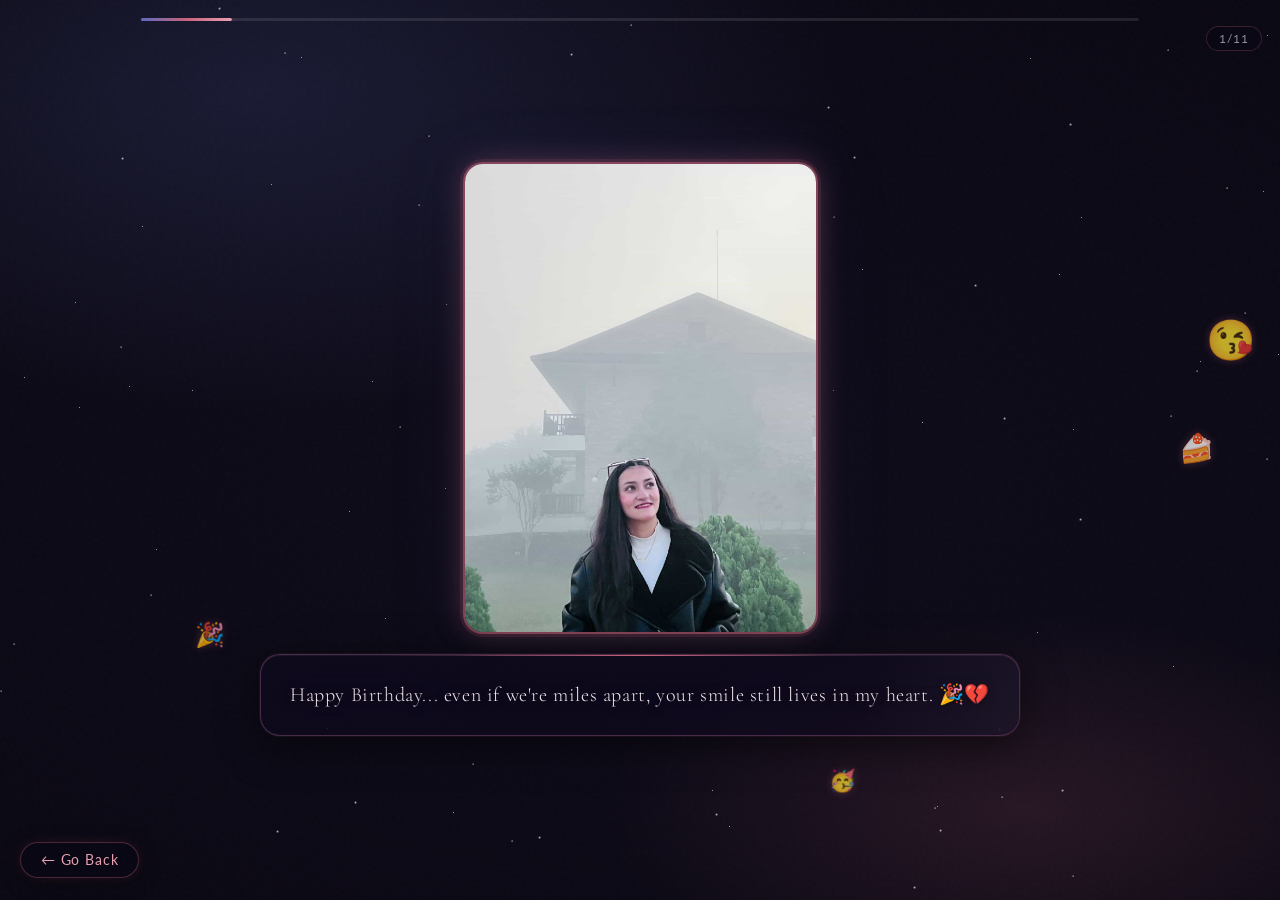
==== commit e359881e: "testing" ====
--- a/celebration.html
+++ b/celebration.html
@@ -1,43 +1,54 @@
 <!DOCTYPE html>
 <html lang="en">
+
 <head>
-    <!-- Add viewport meta tag with additional parameters for iOS -->
     <meta charset="UTF-8">
-    <meta name="viewport" content="width=device-width, initial-scale=1.0, maximum-scale=1.0, user-scalable=no, viewport-fit=cover">
+    <meta name="viewport"
+        content="width=device-width, initial-scale=1.0, maximum-scale=1.0, user-scalable=no, viewport-fit=cover">
     <meta name="apple-mobile-web-app-capable" content="yes">
     <meta name="apple-mobile-web-app-status-bar-style" content="black-translucent">
-    <title>Birthday Celebration</title>
+    <title>For You — Always</title>
+
+    <!-- Font preconnect for performance -->
+    <link rel="preconnect" href="https://fonts.googleapis.com">
+    <link rel="preconnect" href="https://fonts.gstatic.com" crossorigin>
+
     <link rel="stylesheet" href="celebration.css">
     <link rel="stylesheet" href="https://cdnjs.cloudflare.com/ajax/libs/font-awesome/6.5.1/css/all.min.css">
-    <!-- Add this meta tag in the head section to help with audio autoplay -->
-    <meta name="apple-mobile-web-app-capable" content="yes">
 </head>
+
 <body>
+
+    <!-- Ambient depth layers -->
     <div id="stars"></div>
     <div id="flowers-container"></div>
     <div id="emojis-container"></div>
     <div id="hearts-container"></div>
     <div id="confetti-container"></div>
-    
+
+    <!-- Main slideshow -->
     <div id="presentationView" class="presentation-view"></div>
-    
+
+    <!-- Progress bar -->
     <div class="progress-container">
         <div id="progressFill" class="progress-fill"></div>
     </div>
-    
-    <div class="slide-counter" id="slideCounter">1/18</div>
-    
-    <!-- Different Celebration Music for Celebration Page -->
+
+    <!-- Slide counter -->
+    <div class="slide-counter" id="slideCounter">1/11</div>
+
+    <!-- Music -->
     <audio id="backgroundMusic" loop autoplay preload="auto">
         <source src="O.mp3" type="audio/mp3">
         <source src="O.ogg" type="audio/ogg">
-        Your browser does not support the audio element.
     </audio>
-    
+
+    <!-- Back button -->
     <div class="back-button">
-        <a href="index.html" class="btn-back">Go Back</a>
+        <a href="index.html" class="btn-back">← Go Back</a>
     </div>
 
     <script src="celebration.js"></script>
 </body>
-</html>
+
+</html>
--- a/celebration.css
+++ b/celebration.css
@@ -1,13 +1,11 @@
-/* Keep the fancy font imports for the love letter */
-@import url("https://fonts.googleapis.com/css2?family=Dancing+Script:wght@400;700&display=swap");
-@import url("https://fonts.googleapis.com/css2?family=Great+Vibes&display=swap");
-@import url("https://fonts.googleapis.com/css2?family=Sacramento&display=swap");
-
-/* Import simple, readable fonts for regular content */
-@import url("https://fonts.googleapis.com/css2?family=Inter:wght@400;500;600;700&display=swap");
-@import url("https://fonts.googleapis.com/css2?family=Roboto:wght@400;500;700&display=swap");
-
-/* iOS-specific fixes */
+/* ============================================================
+   CELEBRATION PAGE — DEEP EMOTIONAL CINEMATIC THEME
+   ============================================================ */
+
+/* Google Fonts */
+@import url("https://fonts.googleapis.com/css2?family=Cormorant+Garamond:ital,wght@0,300;0,400;0,600;1,300;1,400&family=Dancing+Script:wght@400;700&family=Great+Vibes&family=Sacramento&family=Lato:wght@300;400;700&display=swap");
+
+/* ─── iOS Fixes ─────────────────────────────────────────── */
 html,
 body {
   position: fixed;
@@ -23,7 +21,6 @@
   user-select: none;
 }
 
-/* Improve image rendering on iOS */
 img {
   -webkit-backface-visibility: hidden;
   backface-visibility: hidden;
@@ -31,7 +28,6 @@
   transform: translateZ(0);
 }
 
-/* Improve animation performance */
 .floating-emoji,
 .balloon,
 .flower,
@@ -43,121 +39,112 @@
   backface-visibility: hidden;
 }
 
-@import url("https://fonts.googleapis.com/css2?family=Coiny&family=Titan+One&display=swap");
-@import url("https://fonts.googleapis.com/css2?family=Nerko+One&family=Sriracha&display=swap");
-
+/* ─── Reset ─────────────────────────────────────────────── */
 * {
   margin: 0;
   padding: 0;
   box-sizing: border-box;
 }
 
+/* ─── Design Tokens ─────────────────────────────────────── */
 :root {
-  --color-pink: #feecea;
-  --color-white: #fff;
-  --color-black: #333;
-  --color-text-pink: #ff7882;
-  --color-heart: #f61f1f;
-  --primary-font: "Inter", "Arial", sans-serif;
-  --secondary-font: "Roboto", "Helvetica", sans-serif;
-  --title-font: "Inter", "Arial", sans-serif;
-  --fancy-font: "Great Vibes", cursive;
-  --playful-font: "Inter", "Arial", sans-serif;
-  --elegant-font: "Roboto", "Helvetica", sans-serif;
-
-  /* Theme colors */
-  --theme-bg: linear-gradient(135deg, #000428 0%, #004e92 100%);
-  --theme-text: #ffffff;
-  --theme-accent: #ff7882;
-  --theme-secondary: #4ecdc4;
-}
-
-/* Theme variations */
-body.romantic {
-  --theme-bg: linear-gradient(135deg, #5f2c82 0%, #49a09d 100%);
-  --theme-text: #ffffff;
-  --theme-accent: #ff9ff3;
-  --theme-secondary: #feca57;
-  --primary-font: "Roboto", "Helvetica", sans-serif;
-  --secondary-font: "Inter", "Arial", sans-serif;
-}
-
-body.elegant {
-  --theme-bg: linear-gradient(135deg, #000000 0%, #434343 100%);
-  --theme-text: #ffffff;
-  --theme-accent: #dfe6e9;
-  --theme-secondary: #fab1a0;
-  --primary-font: "Inter", "Arial", sans-serif;
-  --secondary-font: "Roboto", "Helvetica", sans-serif;
-}
-
-body.playful {
-  --theme-bg: linear-gradient(135deg, #00b09b 0%, #96c93d 100%);
-  --theme-text: #ffffff;
-  --theme-accent: #fdcb6e;
-  --theme-secondary: #e17055;
-  --primary-font: "Inter", "Arial", sans-serif;
-  --secondary-font: "Roboto", "Helvetica", sans-serif;
-}
-
-body.dreamy {
-  --theme-bg: linear-gradient(135deg, #a18cd1 0%, #fbc2eb 100%);
-  --theme-text: #ffffff;
-  --theme-accent: #6c5ce7;
-  --theme-secondary: #fd79a8;
-  --primary-font: "Roboto", "Helvetica", sans-serif;
-  --secondary-font: "Inter", "Arial", sans-serif;
-}
-
+  --bg-deep: #0a0a12;
+  --bg-mid: #0f0f1e;
+  --bg-card: rgba(255 255 255 / 0.05);
+  --border-glow: rgba(180 100 160 / 0.35);
+  --accent: #c8637a;
+  /* dusty rose */
+  --accent-soft: #e8a0b0;
+  --accent-glow: rgba(200 99 122 / 0.55);
+  --indigo: #5c6bc0;
+  --indigo-soft: rgba(92 107 192 / 0.25);
+  --text-light: #f0e6ec;
+  --text-dim: rgba(240 230 236 / 0.6);
+  --text-card: #1a0e14;
+  --font-body: "Lato", sans-serif;
+  --font-display: "Cormorant Garamond", serif;
+  --font-script: "Dancing Script", cursive;
+  --font-fancy: "Great Vibes", cursive;
+  --font-sign: "Sacramento", cursive;
+}
+
+/* ─── Body & Background ─────────────────────────────────── */
 body {
-  font-family: "Inter", "Arial", sans-serif;
+  font-family: var(--font-body);
   overflow: hidden;
-  background: var(--theme-bg);
-  color: var(--theme-text);
+  background: var(--bg-deep);
+  color: var(--text-light);
   min-height: 100vh;
   position: relative;
 }
 
-/* Stars Background */
+/* Multi-layer deep background */
+body::before {
+  content: "";
+  position: fixed;
+  inset: 0;
+  background:
+    radial-gradient(ellipse 80% 60% at 20% 10%, rgba(92 107 192 / 0.18) 0%, transparent 60%),
+    radial-gradient(ellipse 60% 40% at 80% 90%, rgba(200 99 122 / 0.15) 0%, transparent 55%),
+    radial-gradient(ellipse 100% 80% at 50% 50%, #0e0b1a 0%, #080610 100%);
+  z-index: -2;
+  pointer-events: none;
+}
+
+/* Subtle noise texture overlay */
+body::after {
+  content: "";
+  position: fixed;
+  inset: 0;
+  background-image: url("data:image/svg+xml,%3Csvg viewBox='0 0 256 256' xmlns='http://www.w3.org/2000/svg'%3E%3Cfilter id='noise'%3E%3CfeTurbulence type='fractalNoise' baseFrequency='0.9' numOctaves='4' stitchTiles='stitch'/%3E%3C/filter%3E%3Crect width='100%25' height='100%25' filter='url(%23noise)' opacity='0.04'/%3E%3C/svg%3E");
+  z-index: -1;
+  pointer-events: none;
+  opacity: 0.6;
+}
+
+/* ─── Stars ─────────────────────────────────────────────── */
 #stars {
   position: fixed;
   top: 0;
   left: 0;
   width: 100%;
   height: 100%;
-  z-index: -1;
+  z-index: 0;
+  pointer-events: none;
 }
 
 .star {
   position: absolute;
-  background-color: white;
+  background: radial-gradient(circle, #fff 0%, rgba(255 255 255 / 0) 70%);
   border-radius: 50%;
-  animation: twinkle 2s infinite ease-in-out;
+  animation: twinkle var(--dur, 3s) ease-in-out infinite;
 }
 
 @keyframes twinkle {
+
   0%,
   100% {
-    opacity: 0.2;
-  }
+    opacity: 0.1;
+    transform: scale(0.8);
+  }
+
   50% {
-    opacity: 1;
-  }
-}
-
-/* Presentation View */
+    opacity: 0.9;
+    transform: scale(1.2);
+  }
+}
+
+/* ─── Presentation View ─────────────────────────────────── */
 .presentation-view {
   position: fixed;
-  top: 0;
-  left: 0;
-  width: 100%;
-  height: 100%;
+  inset: 0;
   display: flex;
   align-items: center;
   justify-content: center;
-  transition: opacity 1s ease-out;
-}
-
+  z-index: 10;
+}
+
+/* ─── Slide ─────────────────────────────────────────────── */
 .slide {
   display: flex;
   flex-direction: column;
@@ -165,222 +152,272 @@
   justify-content: center;
   width: 100%;
   height: 100%;
+  padding: 1rem;
   opacity: 0;
-  animation: fadeIn 1s forwards;
-}
-
+  animation: slideReveal 1.1s cubic-bezier(0.22, 1, 0.36, 1) forwards;
+  gap: 1.4rem;
+}
+
+@keyframes slideReveal {
+  0% {
+    opacity: 0;
+    transform: translateY(30px) scale(0.97);
+  }
+
+  100% {
+    opacity: 1;
+    transform: translateY(0) scale(1);
+  }
+}
+
+/* ─── Photo Frame ───────────────────────────────────────── */
 .slide img {
-  max-width: 80%;
-  max-height: 60vh;
-  border-radius: 10px;
-  box-shadow: 0 10px 30px rgba(0, 0, 0, 0.3);
-  border: 3px solid white;
+  max-width: 82%;
+  max-height: 52vh;
+  border-radius: 18px;
   object-fit: cover;
-  animation: floatImage 3s ease-in-out infinite;
-  transition: transform 0.3s ease;
-}
-
-.slide img.zoomed {
-  transform: scale(1.5);
-  z-index: 10;
-  position: relative;
-}
-
-@keyframes floatImage {
+
+  /* Layered glow border */
+  box-shadow:
+    0 0 0 2px rgba(200 99 122 / 0.5),
+    0 0 0 5px rgba(200 99 122 / 0.12),
+    0 0 30px rgba(200 99 122 / 0.35),
+    0 0 60px rgba(92 107 192 / 0.20),
+    0 20px 60px rgba(0 0 0 / 0.7);
+
+  border: none;
+  animation: floatPhoto 5s ease-in-out infinite, photoGlow 6s ease-in-out infinite alternate;
+  transition: transform 0.4s ease;
+}
+
+@keyframes floatPhoto {
+
   0%,
   100% {
-    transform: translateY(0);
-  }
+    transform: translateY(0px);
+  }
+
   50% {
     transform: translateY(-10px);
   }
 }
 
+@keyframes photoGlow {
+  0% {
+    box-shadow:
+      0 0 0 2px rgba(200 99 122 / 0.4),
+      0 0 0 5px rgba(200 99 122 / 0.10),
+      0 0 25px rgba(200 99 122 / 0.30),
+      0 0 50px rgba(92 107 192 / 0.18),
+      0 20px 60px rgba(0 0 0 / 0.7);
+  }
+
+  100% {
+    box-shadow:
+      0 0 0 2px rgba(200 99 122 / 0.7),
+      0 0 0 8px rgba(200 99 122 / 0.18),
+      0 0 45px rgba(200 99 122 / 0.55),
+      0 0 80px rgba(92 107 192 / 0.30),
+      0 20px 60px rgba(0 0 0 / 0.7);
+  }
+}
+
+.slide img.zoomed {
+  transform: scale(1.55);
+  z-index: 20;
+  position: relative;
+}
+
+/* ─── Message Frame ─────────────────────────────────────── */
 .message-frame {
-  background-color: rgba(255, 255, 255, 0.9);
-  color: var(--color-black);
-  padding: 1.5rem;
-  border-radius: 15px;
-  margin-top: 2rem;
-  max-width: 80%;
+  position: relative;
+  max-width: 82%;
+  padding: 1.4rem 1.8rem;
+  border-radius: 20px;
+
+  /* Frosted glass */
+  background: rgba(15 10 28 / 0.72);
+  backdrop-filter: blur(20px) saturate(150%);
+  -webkit-backdrop-filter: blur(20px) saturate(150%);
+
+  border: 1px solid var(--border-glow);
+  box-shadow:
+    0 0 0 1px rgba(200 99 122 / 0.08),
+    0 8px 40px rgba(0 0 0 / 0.55),
+    inset 0 1px 0 rgba(255 255 255 / 0.06);
+
+  color: var(--text-light);
+  font-family: var(--font-display);
+  font-size: 1.25rem;
+  font-weight: 300;
+  line-height: 1.75;
+  letter-spacing: 0.03em;
   text-align: center;
-  box-shadow: 0 5px 15px rgba(0, 0, 0, 0.2);
-  font-family: var(--primary-font);
-  font-size: 1.3rem;
-  line-height: 1.6;
-  position: relative;
-  overflow: hidden;
-}
-
-/* New animated text styles */
-.message-frame {
-  overflow: visible;
-}
-
-.message-frame .animated-word {
-  display: inline-block;
-  animation: textPop 0.5s ease-in-out;
-  animation-fill-mode: both;
-  transform-origin: center bottom;
-}
-
-.message-frame .emoji {
-  display: inline-block;
-  animation: emojiWiggle 2s infinite;
-}
-
-@keyframes textPop {
-  0% {
-    transform: scale(0.8) translateY(10px);
+  text-shadow: 0 1px 8px rgba(0 0 0 / 0.5);
+
+  animation: cardReveal 1s 0.3s cubic-bezier(0.22, 1, 0.36, 1) forwards;
+  opacity: 0;
+}
+
+@keyframes cardReveal {
+  0% {
     opacity: 0;
-  }
-  70% {
-    transform: scale(1.2) translateY(-5px);
-  }
-  100% {
-    transform: scale(1) translateY(0);
+    transform: translateY(18px);
+    filter: blur(4px);
+  }
+
+  100% {
     opacity: 1;
-  }
-}
-
-@keyframes emojiWiggle {
-  0%,
-  100% {
-    transform: rotate(0deg) scale(1);
-  }
-  25% {
-    transform: rotate(15deg) scale(1.2);
-  }
-  75% {
-    transform: rotate(-15deg) scale(1.2);
-  }
-}
-
-.message-frame .highlight {
-  color: var(--theme-accent);
-  font-weight: bold;
-  display: inline-block;
-  animation: colorChange 4s infinite alternate;
-}
-
-@keyframes colorChange {
-  0% {
-    color: var(--theme-accent);
-  }
-  33% {
-    color: var(--theme-secondary);
-  }
-  66% {
-    color: var(--color-heart);
-  }
-  100% {
-    color: var(--theme-accent);
-  }
-}
-
-.message-frame .heart-text {
-  color: var(--color-heart);
-  display: inline-block;
-  animation: heartBeat 1.5s infinite;
-}
-
-@keyframes heartBeat {
-  0%,
-  100% {
-    transform: scale(1);
-  }
-  15% {
-    transform: scale(1.3);
-  }
-  30% {
-    transform: scale(1);
-  }
-  45% {
-    transform: scale(1.3);
-  }
-}
-
+    transform: translateY(0);
+    filter: blur(0);
+  }
+}
+
+/* Sheen sweep */
 .message-frame::before {
   content: "";
   position: absolute;
+  inset: 0;
+  border-radius: 20px;
+  background: linear-gradient(105deg,
+      transparent 40%,
+      rgba(255 255 255 / 0.04) 50%,
+      transparent 60%);
+  background-size: 200% 100%;
+  animation: sheen 4s linear infinite;
+  pointer-events: none;
+}
+
+@keyframes sheen {
+  0% {
+    background-position: 200% 0;
+  }
+
+  100% {
+    background-position: -200% 0;
+  }
+}
+
+/* Top accent line */
+.message-frame::after {
+  content: "";
+  position: absolute;
   top: 0;
-  left: -100%;
-  width: 100%;
-  height: 100%;
-  background: linear-gradient(90deg, transparent, rgba(255, 255, 255, 0.2), transparent);
-  animation: shimmer 2s infinite;
-}
-
-@keyframes shimmer {
-  0% {
-    left: -100%;
-  }
-  100% {
-    left: 100%;
-  }
-}
-
+  left: 15%;
+  right: 15%;
+  height: 1px;
+  background: linear-gradient(90deg, transparent, var(--accent), transparent);
+  border-radius: 50%;
+}
+
+/* ─── Animated Words ────────────────────────────────────── */
+.message-frame .animated-word {
+  display: inline-block;
+  animation: wordDrift 0.6s cubic-bezier(0.22, 1, 0.36, 1) both;
+  transform-origin: center bottom;
+}
+
+@keyframes wordDrift {
+  0% {
+    opacity: 0;
+    transform: translateY(10px);
+    filter: blur(3px);
+  }
+
+  100% {
+    opacity: 1;
+    transform: translateY(0);
+    filter: blur(0);
+  }
+}
+
+.message-frame .emoji {
+  display: inline-block;
+  animation: emojiPulse 3s ease-in-out infinite;
+}
+
+@keyframes emojiPulse {
+
+  0%,
+  100% {
+    transform: scale(1) rotate(0deg);
+  }
+
+  30% {
+    transform: scale(1.25) rotate(8deg);
+  }
+
+  60% {
+    transform: scale(1.1) rotate(-5deg);
+  }
+}
+
+/* ─── Animated Text ─────────────────────────────────────── */
 .animated-text {
   opacity: 0;
-  animation: fadeIn 1s 0.5s forwards;
-}
-
-/* Love Letter - Keep fancy fonts for the last page */
+  animation: cardReveal 1s 0.5s forwards;
+}
+
+/* ─── Love / Memory Letter ──────────────────────────────── */
 .love-letter {
-  font-family: "Dancing Script", cursive;
-  font-size: 1.4rem;
-  line-height: 1.8;
-  color: #333;
+  font-family: var(--font-script);
+  font-size: 1.25rem;
+  line-height: 1.85;
+  color: #f5e8ef;
   text-align: left;
+  text-shadow: 0 1px 6px rgba(0 0 0 / 0.4);
 }
 
 .love-letter .letter-title {
-  font-family: "Great Vibes", cursive;
-  font-size: 2.2rem;
-  font-weight: bold;
-  margin-bottom: 1rem;
-  color: var(--theme-accent);
+  font-family: var(--font-fancy);
+  font-size: 2.4rem;
   text-align: center;
-  animation: letterTitleAnimation 3s infinite alternate;
-}
-
-@keyframes letterTitleAnimation {
-  0% {
-    text-shadow: 0 0 5px rgba(255, 64, 129, 0.5);
-  }
-  100% {
-    text-shadow: 0 0 15px rgba(255, 64, 129, 0.8), 0 0 30px rgba(255, 64, 129, 0.4);
+  margin-bottom: 1.1rem;
+  background: linear-gradient(135deg, var(--accent-soft) 0%, #f0b8c8 50%, var(--accent) 100%);
+  -webkit-background-clip: text;
+  -webkit-text-fill-color: transparent;
+  background-clip: text;
+  animation: titleGlow 4s ease-in-out infinite alternate;
+}
+
+@keyframes titleGlow {
+  0% {
+    filter: drop-shadow(0 0 6px rgba(200 99 122 / 0.5));
+  }
+
+  100% {
+    filter: drop-shadow(0 0 18px rgba(200 99 122 / 0.9));
   }
 }
 
 .love-letter .letter-paragraph {
-  margin-bottom: 1rem;
-  animation: fadeInUp 1s ease-out;
-  animation-fill-mode: both;
-  font-family: "Dancing Script", cursive;
+  margin-bottom: 0.9rem;
+  opacity: 0;
+  animation: fadeInUp 0.8s ease-out forwards;
 }
 
 .love-letter .letter-paragraph:nth-child(2) {
-  animation-delay: 0.2s;
+  animation-delay: 0.15s;
 }
 
 .love-letter .letter-paragraph:nth-child(3) {
-  animation-delay: 0.4s;
+  animation-delay: 0.35s;
 }
 
 .love-letter .letter-paragraph:nth-child(4) {
-  animation-delay: 0.6s;
+  animation-delay: 0.55s;
 }
 
 .love-letter .letter-paragraph:nth-child(5) {
-  animation-delay: 0.8s;
+  animation-delay: 0.75s;
 }
 
 @keyframes fadeInUp {
   from {
     opacity: 0;
-    transform: translateY(20px);
-  }
+    transform: translateY(16px);
+  }
+
   to {
     opacity: 1;
     transform: translateY(0);
@@ -388,499 +425,387 @@
 }
 
 .love-letter .letter-signature {
-  font-family: "Sacramento", cursive;
-  font-size: 1.8rem;
-  font-weight: bold;
-  margin-top: 1.5rem;
+  font-family: var(--font-sign);
+  font-size: 1.9rem;
+  margin-top: 1.6rem;
   text-align: right;
-  color: #333;
-  animation: signatureAnimation 2s ease-out;
-}
-
-@keyframes signatureAnimation {
-  0% {
+  color: var(--accent-soft);
+  animation: signSlide 1.2s 0.9s ease-out both;
+}
+
+@keyframes signSlide {
+  from {
     opacity: 0;
-    transform: translateX(50px) rotate(-5deg);
-  }
-  100% {
+    transform: translateX(40px) rotate(-3deg);
+  }
+
+  to {
     opacity: 1;
     transform: translateX(0) rotate(0deg);
   }
 }
 
-/* Floating Elements */
+/* ─── Floating Elements ─────────────────────────────────── */
 .floating-emoji {
   position: fixed;
-  font-size: 2rem;
-  animation: float linear infinite;
-  z-index: -1;
-  bottom: -50px;
+  font-size: 1.8rem;
+  animation: floatUp linear infinite;
+  z-index: 1;
+  bottom: -60px;
+  opacity: 0.7;
+  filter: drop-shadow(0 0 6px rgba(200 99 122 / 0.5));
 }
 
 .balloon {
   position: fixed;
-  width: 30px;
-  height: 40px;
+  width: 26px;
+  height: 34px;
   border-radius: 50%;
-  bottom: -50px;
-  animation: float linear infinite;
-  z-index: -1;
-}
-
-.balloon:before {
+  bottom: -60px;
+  animation: floatUp linear infinite;
+  z-index: 1;
+  opacity: 0.55;
+}
+
+.balloon::before {
   content: "";
   position: absolute;
-  width: 6px;
-  height: 10px;
-  background-color: inherit;
-  bottom: -5px;
+  width: 5px;
+  height: 8px;
+  background: inherit;
+  bottom: -4px;
   left: 50%;
   transform: translateX(-50%);
   border-radius: 0 0 3px 3px;
 }
 
-.balloon:after {
+.balloon::after {
   content: "";
   position: absolute;
   width: 1px;
-  height: 30px;
-  background-color: rgba(255, 255, 255, 0.5);
-  bottom: -35px;
+  height: 28px;
+  background: rgba(255 255 255 / 0.3);
+  bottom: -32px;
   left: 50%;
   transform: translateX(-50%);
 }
 
-/* Flower Animation */
 .flower {
   position: fixed;
-  z-index: -1;
+  z-index: 1;
   animation: floatFlower linear infinite;
-  bottom: -50px;
-  font-size: 2rem;
+  bottom: -60px;
+  font-size: 1.7rem;
+  opacity: 0.65;
 }
 
 @keyframes floatFlower {
   0% {
     transform: translateY(0) translateX(0) rotate(0deg);
   }
+
   25% {
     transform: translateY(-25vh) translateX(var(--random-x, 20px)) rotate(90deg);
   }
+
   50% {
-    transform: translateY(-50vh) translateX(calc(var(--random-x, 20px) * -1)) rotate(180deg);
-  }
+    transform: translateY(-55vh) translateX(calc(var(--random-x, 20px) * -1)) rotate(180deg);
+  }
+
   75% {
-    transform: translateY(-75vh) translateX(var(--random-x, 20px)) rotate(270deg);
-  }
+    transform: translateY(-80vh) translateX(var(--random-x, 20px)) rotate(270deg);
+  }
+
   100% {
     transform: translateY(-120vh) translateX(0) rotate(360deg);
   }
 }
 
-/* Heart Animation */
 .heart {
   position: fixed;
-  color: var(--color-heart);
-  font-size: 1.5rem;
-  z-index: -1;
-  animation: floatHeart 15s linear infinite;
-  bottom: -50px;
-  opacity: 0.8;
-  text-shadow: 0 0 5px rgba(255, 0, 0, 0.5);
+  color: var(--accent);
+  font-size: 1.3rem;
+  z-index: 1;
+  animation: floatHeart linear infinite;
+  bottom: -60px;
+  opacity: 0.65;
+  filter: drop-shadow(0 0 6px var(--accent-glow));
 }
 
 @keyframes floatHeart {
   0% {
     transform: translateY(0) translateX(0) scale(1);
   }
+
   50% {
-    transform: translateY(-60vh) translateX(var(--random-x, 20px)) scale(1.5);
-  }
-  100% {
-    transform: translateY(-120vh) translateX(calc(var(--random-x, 20px) * -0.5)) scale(1);
-  }
-}
-
-/* Emoji Animation */
+    transform: translateY(-60vh) translateX(var(--random-x, 20px)) scale(1.4);
+  }
+
+  100% {
+    transform: translateY(-120vh) translateX(calc(var(--random-x, 20px) * -0.5)) scale(0.9);
+  }
+}
+
 .animated-emoji {
   position: fixed;
-  font-size: 2rem;
-  z-index: -1;
-  animation: bounceEmoji 10s linear infinite;
-  opacity: 0.9;
-}
-
-@keyframes bounceEmoji {
+  font-size: 1.8rem;
+  z-index: 1;
+  animation: emojiFloat 8s ease-in-out infinite;
+  opacity: 0.75;
+  filter: drop-shadow(0 0 4px rgba(200 99 122 / 0.4));
+}
+
+@keyframes emojiFloat {
+
   0%,
   100% {
     transform: translateY(0) scale(1);
   }
+
   50% {
-    transform: translateY(-20px) scale(1.2);
-  }
-}
-
-@keyframes float {
+    transform: translateY(-22px) scale(1.15);
+  }
+}
+
+@keyframes floatUp {
   0% {
     transform: translateY(0) translateX(0);
   }
+
   100% {
     transform: translateY(-120vh) translateX(var(--random-x, 20px));
   }
 }
 
-/* Confetti Animation */
+/* ─── Confetti ──────────────────────────────────────────── */
 #confetti-container {
   position: fixed;
-  top: 0;
-  left: 0;
-  width: 100%;
-  height: 100%;
+  inset: 0;
   pointer-events: none;
-  z-index: 1;
+  z-index: 5;
 }
 
 .confetti {
   position: absolute;
-  width: 10px;
-  height: 10px;
-  background-color: #ff6b6b;
-  opacity: 0.7;
-  animation: confetti-fall 3s linear forwards;
-}
-
-@keyframes confetti-fall {
+  width: 8px;
+  height: 8px;
+  opacity: 0.8;
+  border-radius: 2px;
+  animation: confettiFall 3s linear forwards;
+}
+
+@keyframes confettiFall {
   0% {
     transform: translateY(0) rotate(0deg);
-  }
+    opacity: 0.9;
+  }
+
+  80% {
+    opacity: 0.7;
+  }
+
   100% {
     transform: translateY(100vh) rotate(720deg);
-  }
-}
-
-/* Controls */
-.controls {
-  position: fixed;
-  bottom: 20px;
-  left: 0;
-  right: 0;
-  display: flex;
-  justify-content: center;
-  align-items: center;
-  gap: 15px;
-  z-index: 100;
-  padding: 10px;
-  background-color: rgba(0, 0, 0, 0.5);
-  border-radius: 50px;
-  width: fit-content;
-  margin: 0 auto;
-  backdrop-filter: blur(5px);
-  -webkit-backdrop-filter: blur(5px);
-}
-
-.control-btn {
-  background-color: rgba(255, 255, 255, 0.2);
-  border: none;
-  color: white;
-  width: 40px;
-  height: 40px;
-  border-radius: 50%;
-  display: flex;
-  align-items: center;
-  justify-content: center;
-  cursor: pointer;
-  transition: all 0.3s ease;
-}
-
-.control-btn:hover {
-  background-color: rgba(255, 255, 255, 0.4);
-  transform: scale(1.1);
-}
-
-.control-btn.active {
-  background-color: var(--theme-accent);
-}
-
+    opacity: 0;
+  }
+}
+
+/* ─── Progress Bar ──────────────────────────────────────── */
 .progress-container {
   position: fixed;
-  top: 20px;
-  left: 0;
-  right: 0;
-  width: 80%;
-  height: 6px;
-  background-color: rgba(255, 255, 255, 0.2);
-  border-radius: 3px;
-  margin: 0 auto;
+  top: 18px;
+  left: 50%;
+  transform: translateX(-50%);
+  width: 78%;
+  height: 3px;
+  background: rgba(255 255 255 / 0.10);
+  border-radius: 10px;
   z-index: 100;
   overflow: hidden;
 }
 
 .progress-fill {
   height: 100%;
-  background-color: var(--theme-accent);
   width: 0%;
-  transition: width 0.3s ease;
-}
-
+  background: linear-gradient(90deg, var(--indigo), var(--accent), var(--accent-soft));
+  border-radius: 10px;
+  transition: width 0.5s cubic-bezier(0.4, 0, 0.2, 1);
+  box-shadow: 0 0 8px var(--accent-glow);
+}
+
+/* ─── Slide Counter ─────────────────────────────────────── */
 .slide-counter {
   position: fixed;
-  top: 30px;
-  right: 20px;
-  background-color: rgba(0, 0, 0, 0.5);
-  color: white;
-  padding: 5px 10px;
-  border-radius: 15px;
-  font-size: 0.9rem;
+  top: 26px;
+  right: 18px;
+  background: rgba(10 8 20 / 0.65);
+  backdrop-filter: blur(12px);
+  -webkit-backdrop-filter: blur(12px);
+  border: 1px solid rgba(200 99 122 / 0.25);
+  color: var(--text-dim);
+  padding: 4px 12px;
+  border-radius: 20px;
+  font-size: 0.78rem;
+  letter-spacing: 0.08em;
+  font-family: var(--font-body);
   z-index: 100;
 }
 
-.volume-container {
-  display: flex;
+/* ─── Back Button ───────────────────────────────────────── */
+.back-button {
+  position: fixed;
+  bottom: 22px;
+  left: 20px;
+  z-index: 100;
+}
+
+.btn-back {
+  display: inline-flex;
   align-items: center;
-  gap: 5px;
-}
-
-.volume-slider {
-  width: 80px;
-  height: 5px;
-  -webkit-appearance: none;
-  background: rgba(255, 255, 255, 0.2);
-  border-radius: 5px;
-  outline: none;
-}
-
-.volume-slider::-webkit-slider-thumb {
-  -webkit-appearance: none;
-  width: 15px;
-  height: 15px;
-  border-radius: 50%;
-  background: white;
-  cursor: pointer;
-}
-
-.settings-panel {
-  position: fixed;
-  top: 20px;
-  left: 20px;
-  background-color: rgba(0, 0, 0, 0.7);
-  border-radius: 10px;
-  padding: 15px;
-  z-index: 100;
-  display: none;
-  backdrop-filter: blur(5px);
-  -webkit-backdrop-filter: blur(5px);
-}
-
-.settings-panel.active {
-  display: block;
-}
-
-.settings-panel select {
-  background-color: rgba(255, 255, 255, 0.2);
-  color: white;
-  border: none;
-  padding: 5px 10px;
-  border-radius: 5px;
-  margin-bottom: 10px;
-  width: 100%;
-}
-
-.settings-panel label {
-  color: white;
-  display: block;
-  margin-bottom: 5px;
-  font-size: 0.9rem;
-}
-
-/* Utility Classes */
-.active {
-  opacity: 1;
-}
-
+  gap: 6px;
+  padding: 9px 20px;
+  background: rgba(10 8 20 / 0.7);
+  backdrop-filter: blur(12px);
+  -webkit-backdrop-filter: blur(12px);
+  color: var(--accent-soft);
+  border: 1px solid rgba(200 99 122 / 0.35);
+  border-radius: 50px;
+  font-family: var(--font-body);
+  font-size: 0.85rem;
+  font-weight: 400;
+  letter-spacing: 0.06em;
+  text-decoration: none;
+  box-shadow: 0 4px 20px rgba(0 0 0 / 0.4), 0 0 12px rgba(200 99 122 / 0.15);
+  transition: all 0.35s ease;
+}
+
+.btn-back:hover {
+  background: rgba(200 99 122 / 0.20);
+  border-color: var(--accent);
+  color: #fff;
+  transform: translateY(-2px);
+  box-shadow: 0 8px 28px rgba(0 0 0 / 0.5), 0 0 20px rgba(200 99 122 / 0.3);
+}
+
+/* ─── Fade-In Utility ───────────────────────────────────── */
 @keyframes fadeIn {
   from {
     opacity: 0;
     transform: translateY(20px);
   }
+
   to {
     opacity: 1;
     transform: translateY(0);
   }
 }
 
-/* Back Button */
-.back-button {
-  position: fixed;
-  bottom: 20px;
-  left: 20px;
-  z-index: 100;
-}
-
-.btn-back {
-  display: inline-block;
-  padding: 10px 20px;
-  background-color: var(--theme-accent);
-  color: white;
-  border: 3px solid var(--color-black);
-  border-radius: 50px;
-  font-family: "Sriracha", cursive;
-  text-decoration: none;
-  font-weight: bold;
-  box-shadow: 0 4px 8px rgba(0, 0, 0, 0.2);
-  transition: all 0.3s ease;
-}
-
-.btn-back:hover {
-  background-color: var(--color-heart);
-  transform: translateY(-3px);
-  box-shadow: 0 6px 12px rgba(0, 0, 0, 0.3);
-}
-
-/* Responsive Design */
+.active {
+  opacity: 1 !important;
+}
+
+/* ─── Responsive — Tablet / Small Desktop ───────────────── */
 @media screen and (max-width: 768px) {
   .slide img {
-    max-height: 45vh;
+    max-height: 46vh;
     max-width: 90%;
   }
 
   .message-frame {
+    font-size: 1.08rem;
+    padding: 1.1rem 1.3rem;
+    max-width: 91%;
+  }
+
+  .love-letter {
     font-size: 1.1rem;
-    padding: 1rem;
-    max-width: 90%;
-  }
-
-  .love-letter {
-    font-size: 1.2rem;
-  }
-
-  .flower,
-  .animated-emoji,
-  .floating-emoji {
-    font-size: 1.5rem;
-  }
-
-  .controls {
-    gap: 10px;
-  }
-
-  .control-btn {
-    width: 35px;
-    height: 35px;
-    font-size: 0.9rem;
-  }
-
-  .volume-slider {
-    width: 60px;
-  }
-}
-
-/* iPhone SE, 5, 5S, 5C (Small iPhones) */
-@media screen and (max-width: 320px), screen and (max-height: 568px) {
+  }
+
+  .love-letter .letter-title {
+    font-size: 2rem;
+  }
+}
+
+/* ─── Responsive — Small phones ─────────────────────────── */
+@media screen and (max-width: 320px),
+screen and (max-height: 568px) {
   .slide img {
-    max-height: 35vh;
+    max-height: 36vh;
     max-width: 95%;
-    border-width: 2px;
   }
 
   .message-frame {
-    font-size: 0.9rem;
-    padding: 0.7rem;
-    margin-top: 1rem;
+    font-size: 0.92rem;
+    padding: 0.85rem 1rem;
+    margin-top: 0.8rem;
     max-width: 95%;
   }
 
   .love-letter {
     font-size: 0.9rem;
-    line-height: 1.5;
+    line-height: 1.55;
+  }
+
+  .love-letter .letter-title {
+    font-size: 1.7rem;
   }
 
   .btn-back {
-    padding: 8px 15px;
-    font-size: 0.9rem;
-  }
-
-  .controls {
-    gap: 5px;
-    padding: 5px;
-  }
-
-  .control-btn {
-    width: 30px;
-    height: 30px;
+    padding: 7px 14px;
     font-size: 0.8rem;
   }
-
-  .volume-slider {
-    width: 40px;
-  }
-}
-
-/* iPhone 6, 7, 8, X, XS, 11 Pro, 12 mini (Medium iPhones) */
-@media screen and (min-width: 321px) and (max-width: 375px), screen and (min-height: 569px) and (max-height: 812px) {
+}
+
+/* ─── Responsive — Medium iPhones ──────────────────────── */
+@media screen and (min-width: 321px) and (max-width: 375px) {
   .slide img {
-    max-height: 40vh;
+    max-height: 41vh;
     max-width: 92%;
   }
 
   .message-frame {
     font-size: 1rem;
-    padding: 0.8rem;
-    margin-top: 1.5rem;
+    padding: 0.9rem 1.1rem;
     max-width: 92%;
   }
 
   .love-letter {
     font-size: 1rem;
-    line-height: 1.6;
-  }
-}
-
-/* iPhone 6+, 7+, 8+, XR, XS Max, 11, 11 Pro Max (Larger iPhones) */
-@media screen and (min-width: 376px) and (max-width: 428px), screen and (min-height: 813px) and (max-height: 926px) {
+  }
+}
+
+/* ─── Responsive — Large iPhones ────────────────────────── */
+@media screen and (min-width: 376px) and (max-width: 428px) {
   .slide img {
-    max-height: 42vh;
+    max-height: 44vh;
     max-width: 90%;
   }
 
   .message-frame {
-    font-size: 1.1rem;
-    padding: 1rem;
+    font-size: 1.05rem;
     max-width: 90%;
   }
 }
 
-/* iPhone 12, 12 Pro, 13, 13 Pro, 14, 14 Pro (Newer iPhones) */
-@media screen and (min-width: 429px) and (max-width: 430px), screen and (min-height: 927px) and (max-height: 932px) {
-  .slide img {
-    max-height: 45vh;
-  }
-}
-
-/* iPhone 12 Pro Max, 13 Pro Max, 14 Plus, 14 Pro Max (Largest iPhones) */
-@media screen and (min-width: 431px) and (max-width: 480px), screen and (min-height: 933px) and (max-height: 980px) {
-  .slide img {
-    max-height: 48vh;
-  }
-}
-
-/* Landscape orientation for all iPhones */
+/* ─── Landscape ─────────────────────────────────────────── */
 @media screen and (max-height: 480px) and (orientation: landscape) {
   .slide {
     flex-direction: row;
     justify-content: space-around;
     align-items: center;
     padding: 0 1rem;
+    gap: 1rem;
   }
 
   .slide img {
-    max-height: 70vh;
-    max-width: 45%;
+    max-height: 72vh;
+    max-width: 44%;
   }
 
   .message-frame {
     margin-top: 0;
     margin-left: 1rem;
-    max-width: 45%;
+    max-width: 46%;
   }
 
   .back-button {
@@ -889,16 +814,12 @@
   }
 
   .btn-back {
-    padding: 5px 10px;
-    font-size: 0.8rem;
-  }
-
-  .controls {
-    bottom: 10px;
-  }
-}
-
-/* Fix for notched iPhones */
+    padding: 5px 12px;
+    font-size: 0.78rem;
+  }
+}
+
+/* ─── Notch / Safe Area ─────────────────────────────────── */
 @supports (padding: max(0px)) {
   .presentation-view {
     padding-left: max(1rem, env(safe-area-inset-left));
@@ -908,15 +829,11 @@
   }
 
   .back-button {
-    bottom: max(20px, env(safe-area-inset-bottom));
+    bottom: max(22px, env(safe-area-inset-bottom));
     left: max(20px, env(safe-area-inset-left));
   }
 
-  .controls {
-    bottom: max(20px, env(safe-area-inset-bottom));
-  }
-
   .progress-container {
-    top: max(20px, env(safe-area-inset-top));
-  }
-}
+    top: max(18px, env(safe-area-inset-top));
+  }
+}
